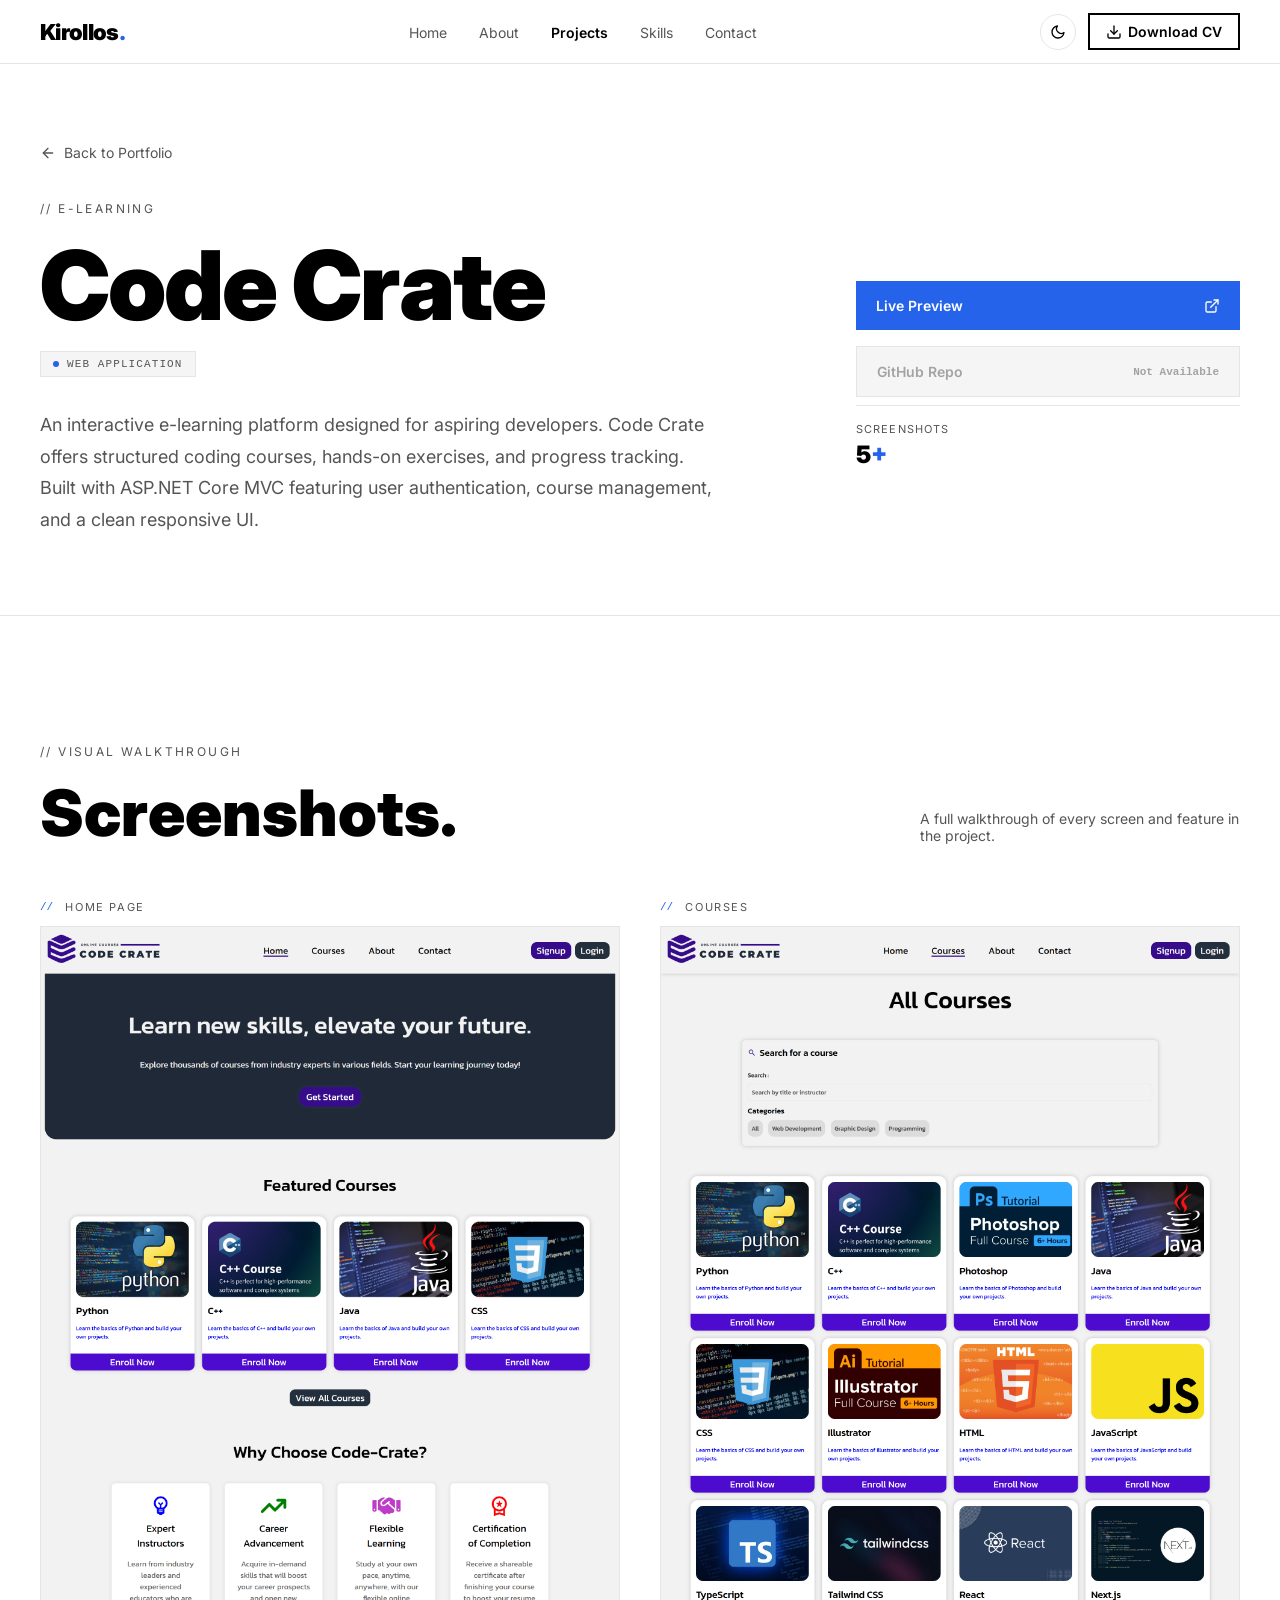
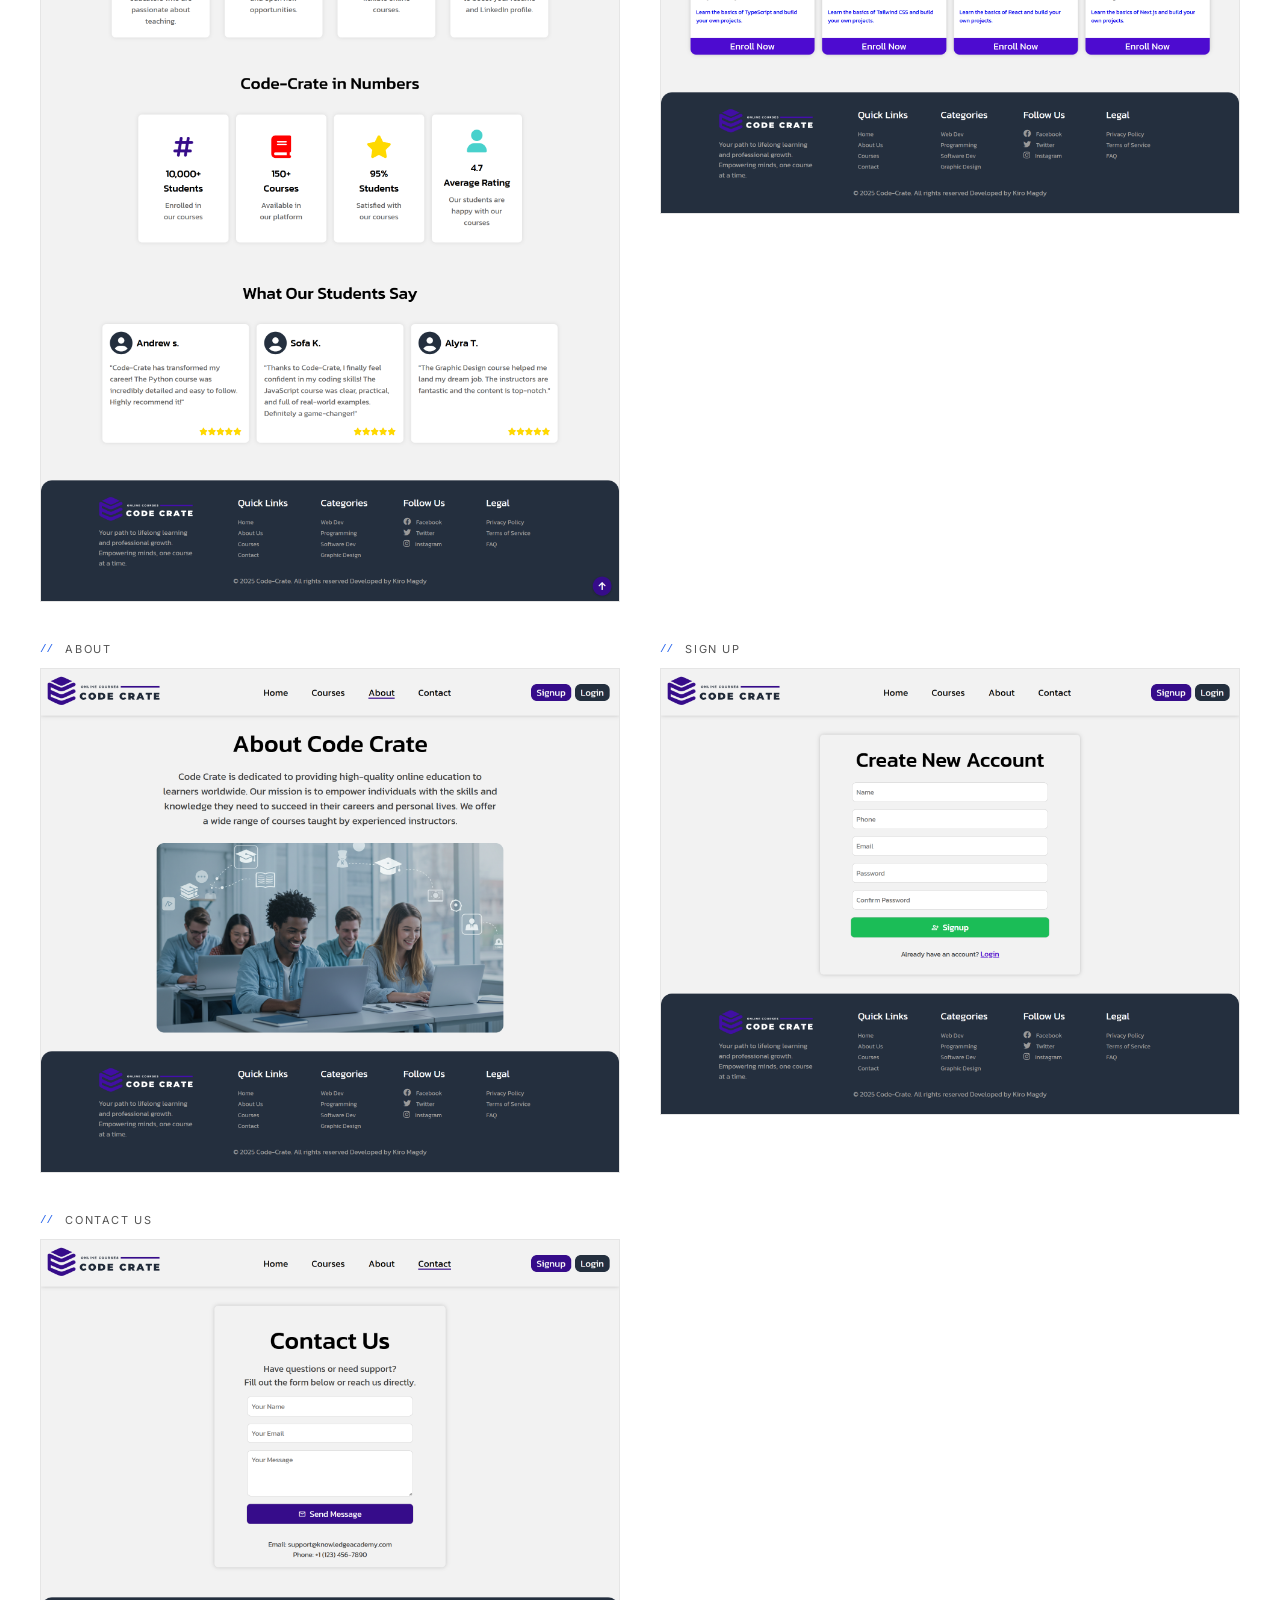
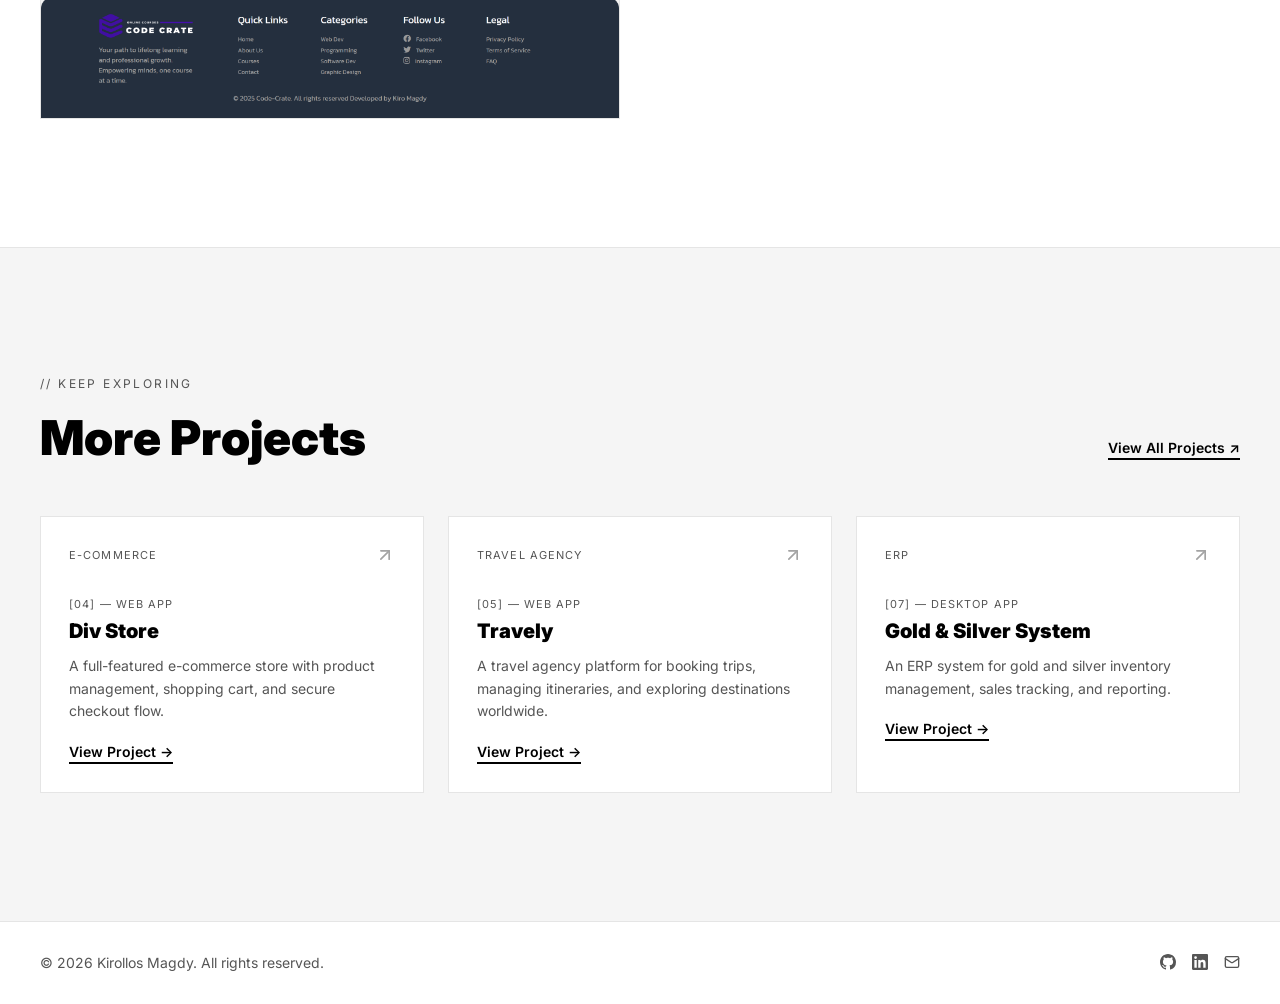
==== code-crate.html @ 022f6f68 "2026" ====
<!doctype html>
<html lang="en">
  <head>
    <meta charset="UTF-8" />
    <meta name="viewport" content="width=device-width, initial-scale=1.0" />
    <title>Code Crate — Kirollos Magdy</title>
    <link rel="icon" type="image/svg+xml" href="Assets/icon.svg" />
    <link rel="preconnect" href="https://fonts.googleapis.com" />
    <link rel="preconnect" href="https://fonts.gstatic.com" crossorigin />
    <link href="https://fonts.googleapis.com/css2?family=Inter:wght@400;600;700;900&display=swap" rel="stylesheet" />
    <link rel="stylesheet" href="Css/style.css" />
  </head>
  <body>
    <nav>
      <div class="container">
        <a class="logo" href="index.html">Kirollos<span>.</span></a>
        <ul class="nav-center" id="navCenter">
          <li><a href="index.html#home" data-section="home">Home</a></li>
          <li><a href="index.html#about" data-section="about">About</a></li>
          <li><a href="index.html#projects" data-section="projects" class="active">Projects</a></li>
          <li><a href="index.html#skills" data-section="skills">Skills</a></li>
          <li><a href="index.html#contact" data-section="contact">Contact</a></li>
        </ul>
        <div class="nav-right">
          <button class="theme-toggle" id="themeToggle" aria-label="Toggle dark mode">
            <svg id="themeIcon" xmlns="http://www.w3.org/2000/svg" viewBox="0 0 24 24" fill="none" stroke="currentColor" stroke-width="2" stroke-linecap="round" stroke-linejoin="round"><path d="M21 12.79A9 9 0 1 1 11.21 3 7 7 0 0 0 21 12.79z"/></svg>
          </button>
          <a href="/CV/KirollosMagdyZekry.pdf" download class="cv-btn">
            <svg xmlns="http://www.w3.org/2000/svg" viewBox="0 0 24 24" fill="none" stroke="currentColor" stroke-width="2" stroke-linecap="round" stroke-linejoin="round"><path d="M21 15v4a2 2 0 0 1-2 2H5a2 2 0 0 1-2-2v-4"/><polyline points="7 10 12 15 17 10"/><line x1="12" y1="15" x2="12" y2="3"/></svg>
            Download CV
          </a>
          <button class="hamburger" id="hamburger" aria-label="Menu">
            <span id="hamburgerIcon">
              <svg xmlns="http://www.w3.org/2000/svg" viewBox="0 0 24 24" fill="none" stroke="currentColor" stroke-width="2" stroke-linecap="round" stroke-linejoin="round"><line x1="3" y1="6" x2="21" y2="6"/><line x1="3" y1="12" x2="21" y2="12"/><line x1="3" y1="18" x2="21" y2="18"/></svg>
            </span>
          </button>
        </div>
      </div>
    </nav>

    <div class="mobile-dropdown" id="mobileDropdown">
      <div class="inner">
        <a href="index.html#home" data-section="home">Home</a>
        <a href="index.html#about" data-section="about">About</a>
        <a href="index.html#projects" data-section="projects">Projects</a>
        <a href="index.html#skills" data-section="skills">Skills</a>
        <a href="index.html#contact" data-section="contact">Contact</a>
        <a href="/CV/KirollosMagdyZekry.pdf" download class="cv-btn-mobile">
          <svg xmlns="http://www.w3.org/2000/svg" viewBox="0 0 24 24" fill="none" stroke="currentColor" stroke-width="2" stroke-linecap="round" stroke-linejoin="round"><path d="M21 15v4a2 2 0 0 1-2 2H5a2 2 0 0 1-2-2v-4"/><polyline points="7 10 12 15 17 10"/><line x1="12" y1="15" x2="12" y2="3"/></svg>
          Download CV
        </a>
      </div>
    </div>

    <section class="project-detail-header">
      <div class="container">
        <a href="index.html#projects" class="back-link">
          <svg xmlns="http://www.w3.org/2000/svg" viewBox="0 0 24 24" fill="none" stroke="currentColor" stroke-width="2" stroke-linecap="round" stroke-linejoin="round" width="16" height="16"><line x1="19" y1="12" x2="5" y2="12"/><polyline points="12 19 5 12 12 5"/></svg>
          Back to Portfolio
        </a>
        <div class="project-detail-grid">
          <div class="project-detail-left">
            <div class="cat-label">// E-Learning</div>
            <h1>Code Crate</h1>
            <div class="type-badge">
              <span class="dot"></span>
              <span class="type-text">Web Application</span>
            </div>
            <p class="project-desc-text">
              An interactive e-learning platform designed for aspiring developers. Code Crate offers structured coding courses, hands-on exercises, and progress tracking. Built with ASP.NET Core MVC featuring user authentication, course management, and a clean responsive UI.
            </p>
          </div>
          <div class="project-detail-right">
            <div class="project-actions">
              <a href="https://kiromagdy7.github.io/Code-Crate/" target="_blank" rel="noopener" class="action-btn primary">
                <span>Live Preview</span>
                <svg xmlns="http://www.w3.org/2000/svg" viewBox="0 0 24 24" fill="none" stroke="currentColor" stroke-width="2" stroke-linecap="round" stroke-linejoin="round" width="16" height="16"><path d="M18 13v6a2 2 0 0 1-2 2H5a2 2 0 0 1-2-2V8a2 2 0 0 1 2-2h6"/><polyline points="15 3 21 3 21 9"/><line x1="10" y1="14" x2="21" y2="3"/></svg>
              </a>
              <div class="action-btn disabled secondary">
                <span>GitHub Repo</span>
                <span class="na-text">Not Available</span>
              </div>
            </div>
            <div class="ss-count-block">
              <div class="ss-label">SCREENSHOTS</div>
              <div class="ss-num">5<span class="plus">+</span></div>
            </div>
          </div>
        </div>
      </div>
    </section>

    <section class="screenshots-section">
      <div class="container">
        <div class="ss-header">
          <div class="ss-header-left">
            <div class="section-label">// Visual Walkthrough</div>
            <h2>Screenshots.</h2>
          </div>
          <div class="ss-header-right">A full walkthrough of every screen and feature in the project.</div>
        </div>
        <div class="ss-grid">
          <div class="ss-item">
            <div class="ss-label-row"><span class="ss-slash">//</span><span class="ss-label">Home Page</span></div>
            <img src="Assets/Code Crate/Home.png" alt="Home Page" loading="lazy" />
          </div>
          <div class="ss-item">
            <div class="ss-label-row"><span class="ss-slash">//</span><span class="ss-label">Courses</span></div>
            <img src="Assets/Code Crate/Courses.png" alt="Courses" loading="lazy" />
          </div>
          <div class="ss-item">
            <div class="ss-label-row"><span class="ss-slash">//</span><span class="ss-label">About</span></div>
            <img src="Assets/Code Crate/About.png" alt="About" loading="lazy" />
          </div>
          <div class="ss-item">
            <div class="ss-label-row"><span class="ss-slash">//</span><span class="ss-label">Sign Up</span></div>
            <img src="Assets/Code Crate/Sign Up.png" alt="Sign Up" loading="lazy" />
          </div>
          <div class="ss-item">
            <div class="ss-label-row"><span class="ss-slash">//</span><span class="ss-label">Contact Us</span></div>
            <img src="Assets/Code Crate/Contact Us.png" alt="Contact Us" loading="lazy" />
          </div>
        </div>
      </div>
    </section>

    <section class="more-projects-section">
      <div class="container">
        <div class="more-header">
          <div class="more-header-left">
            <div class="section-label">// Keep Exploring</div>
            <h2>More Projects</h2>
          </div>
          <div class="more-header-right">
            <a href="index.html#projects" class="view-all">View All Projects ↗</a>
          </div>
        </div>
        <div class="more-grid">
          <a href="div-store.html" class="more-card">
            <div class="mc-top">
              <span class="mc-type">E-Commerce</span>
              <svg class="mc-arrow" xmlns="http://www.w3.org/2000/svg" viewBox="0 0 24 24" fill="none" stroke="currentColor" stroke-width="2" stroke-linecap="round" stroke-linejoin="round"><line x1="7" y1="17" x2="17" y2="7"/><polyline points="7 7 17 7 17 17"/></svg>
            </div>
            <div class="mc-cat">[04] &mdash; Web App</div>
            <h3 class="mc-name">Div Store</h3>
            <p class="mc-desc">A full-featured e-commerce store with product management, shopping cart, and secure checkout flow.</p>
            <span class="mc-link">View Project →</span>
          </a>
          <a href="travely.html" class="more-card">
            <div class="mc-top">
              <span class="mc-type">Travel Agency</span>
              <svg class="mc-arrow" xmlns="http://www.w3.org/2000/svg" viewBox="0 0 24 24" fill="none" stroke="currentColor" stroke-width="2" stroke-linecap="round" stroke-linejoin="round"><line x1="7" y1="17" x2="17" y2="7"/><polyline points="7 7 17 7 17 17"/></svg>
            </div>
            <div class="mc-cat">[05] &mdash; Web App</div>
            <h3 class="mc-name">Travely</h3>
            <p class="mc-desc">A travel agency platform for booking trips, managing itineraries, and exploring destinations worldwide.</p>
            <span class="mc-link">View Project →</span>
          </a>
          <a href="gold-silver-system.html" class="more-card">
            <div class="mc-top">
              <span class="mc-type">ERP</span>
              <svg class="mc-arrow" xmlns="http://www.w3.org/2000/svg" viewBox="0 0 24 24" fill="none" stroke="currentColor" stroke-width="2" stroke-linecap="round" stroke-linejoin="round"><line x1="7" y1="17" x2="17" y2="7"/><polyline points="7 7 17 7 17 17"/></svg>
            </div>
            <div class="mc-cat">[07] &mdash; Desktop App</div>
            <h3 class="mc-name">Gold &amp; Silver System</h3>
            <p class="mc-desc">An ERP system for gold and silver inventory management, sales tracking, and reporting.</p>
            <span class="mc-link">View Project →</span>
          </a>
        </div>
      </div>
    </section>

    <footer>
      <div class="container">
        <div class="footer-inner">
          <div class="copy">&copy; 2026 Kirollos Magdy. All rights reserved.</div>
          <div class="footer-links">
            <a href="https://github.com/kiromagdy7" target="_blank" rel="noopener" aria-label="GitHub">
              <svg xmlns="http://www.w3.org/2000/svg" viewBox="0 0 24 24" fill="currentColor"><path d="M12 0C5.37 0 0 5.37 0 12c0 5.31 3.435 9.795 8.205 11.385.6.105.825-.255.825-.57 0-.285-.015-1.23-.015-2.235-3.015.555-3.795-.735-4.035-1.41-.135-.345-.72-1.41-1.23-1.695-.42-.225-1.02-.78-.015-.795.945-.015 1.62.87 1.845 1.23 1.08 1.815 2.805 1.305 3.495.99.105-.78.42-1.305.765-1.605-2.67-.3-5.46-1.335-5.46-5.925 0-1.305.465-2.385 1.23-3.225-.12-.3-.54-1.53.12-3.18 0 0 1.005-.315 3.3 1.23.96-.27 1.98-.405 3-.405s2.04.135 3 .405c2.295-1.56 3.3-1.23 3.3-1.23.66 1.65.24 2.88.12 3.18.765.84 1.23 1.905 1.23 3.225 0 4.605-2.805 5.625-5.475 5.925.435.375.81 1.095.81 2.22 0 1.605-.015 2.895-.015 3.3 0 .315.225.69.825.57A12.02 12.02 0 0 0 24 12c0-6.63-5.37-12-12-12z"/></svg>
            </a>
            <a href="https://www.linkedin.com/in/kirollos-magdy-1102a1278/" target="_blank" rel="noopener" aria-label="LinkedIn">
              <svg xmlns="http://www.w3.org/2000/svg" viewBox="0 0 24 24" fill="currentColor"><path d="M20.447 20.452h-3.554v-5.569c0-1.328-.027-3.037-1.852-3.037-1.853 0-2.136 1.445-2.136 2.939v5.667H9.351V9h3.414v1.561h.046c.477-.9 1.637-1.85 3.37-1.85 3.601 0 4.267 2.37 4.267 5.455v6.286zM5.337 7.433a2.062 2.062 0 0 1-2.063-2.065 2.064 2.064 0 1 1 2.063 2.065zm1.782 13.019H3.555V9h3.564v11.452zM22.225 0H1.771C.792 0 0 .774 0 1.729v20.542C0 23.227.792 24 1.771 24h20.451C23.2 24 24 23.227 24 22.271V1.729C24 .774 23.2 0 22.222 0h.003z"/></svg>
            </a>
            <a href="mailto:kiromagdy123@gmail.com" aria-label="Email">
              <svg xmlns="http://www.w3.org/2000/svg" viewBox="0 0 24 24" fill="none" stroke="currentColor" stroke-width="2" stroke-linecap="round" stroke-linejoin="round"><rect x="2" y="4" width="20" height="16" rx="2"/><path d="m22 7-8.97 5.7a1.94 1.94 0 0 1-2.06 0L2 7"/></svg>
            </a>
          </div>
        </div>
      </div>
    </footer>

    <script src="JavaScript/script.js"></script>
  </body>
</html>
---- Css/style.css ----
*,*::before,*::after{box-sizing:border-box;margin:0;padding:0}
html{scroll-behavior:smooth;-webkit-font-smoothing:antialiased;-moz-osx-font-smoothing:grayscale}
body{font-family:'Inter',-apple-system,BlinkMacSystemFont,sans-serif;margin:0}

:root{
--bg:#FFFFFF;--section-bg:#F5F5F5;--text:#000000;
--muted:#555555;--border:#E5E5E5;--accent:#2563EB;--accent-hover:#1d4ed8;
--nav-bg:rgba(255,255,255,0.8);--hero-top:128px;
}
.dark{
--bg:#000000;--section-bg:#111111;--text:#FFFFFF;
--muted:#A3A3A3;--border:#262626;--accent:#2563EB;--accent-hover:#1d4ed8;
--nav-bg:rgba(0,0,0,0.7);
}

body{background:var(--bg);color:var(--text);transition:color 0.3s,background-color 0.3s,border-color 0.3s}

.container{max-width:1280px;margin:0 auto;padding:0 24px}
@media(min-width:1024px){.container{padding:0 40px}:root{--hero-top:160px}}

a{color:inherit;text-decoration:none}
img{display:block;max-width:100%}

/* Navbar */
nav{position:fixed;top:0;left:0;width:100%;height:64px;z-index:50;
background:var(--nav-bg);backdrop-filter:blur(12px);-webkit-backdrop-filter:blur(12px);
border-bottom:1px solid var(--border);transition:color 0.3s,background-color 0.3s,border-color 0.3s}
nav .container{display:flex;align-items:center;justify-content:space-between;height:100%}
.logo{font-size:22px;font-weight:900;letter-spacing:-0.03em;cursor:pointer}
.logo span{color:#2563EB}
.nav-center{display:flex;gap:32px;list-style:none}
.nav-center a{font-size:14px;color:var(--muted);transition:color 0.2s;cursor:pointer}
.nav-center a:hover{color:var(--text)}
.nav-center a.active{color:var(--text);font-weight:600}
.nav-right{display:flex;align-items:center;gap:12px}
.theme-toggle{display:flex;align-items:center;justify-content:center;width:36px;height:36px;
padding:8px;border:1px solid var(--border);border-radius:9999px;background:transparent;cursor:pointer;
color:var(--text);transition:color 0.3s,background-color 0.3s,border-color 0.3s}
.theme-toggle:hover{border-color:var(--text)}
.theme-toggle svg{width:16px;height:16px;display:block}
.cv-btn{display:inline-flex;align-items:center;gap:6px;border:2px solid var(--text);padding:8px 16px;
font-size:14px;font-weight:600;background:transparent;color:var(--text);cursor:pointer;
transition:background 0.2s,color 0.2s,border-color 0.2s;font-family:'Inter',sans-serif}
.cv-btn:hover{background:var(--text);color:var(--bg)}
.cv-btn svg{width:16px;height:16px;display:block}
@media(max-width:639px){.cv-btn{display:none}}
.hamburger{display:none;align-items:center;justify-content:center;padding:8px;border:none;
background:transparent;cursor:pointer;color:var(--text)}
.hamburger svg{width:24px;height:24px;display:block}
@media(max-width:767px){.nav-center{display:none}.hamburger{display:flex}}
@media(min-width:768px){.hamburger{display:none}}

/* Mobile dropdown */
.mobile-dropdown{position:fixed;top:64px;left:0;width:100%;background:var(--nav-bg);
backdrop-filter:blur(12px);-webkit-backdrop-filter:blur(12px);
border-bottom:1px solid var(--border);transform:translateY(-120%);opacity:0;
transition:transform 0.3s ease,opacity 0.3s ease;z-index:49}
.mobile-dropdown.open{transform:translateY(0);opacity:1}
.mobile-dropdown .inner{padding:16px 24px 24px}
.mobile-dropdown a{display:block;padding:12px 0;font-size:16px;font-weight:600;color:var(--text);
border-bottom:1px solid var(--border);cursor:pointer}
.mobile-dropdown a:last-child{border-bottom:none}
.mobile-dropdown .cv-btn-mobile{display:inline-flex;align-items:center;gap:6px;margin-top:16px;
border:2px solid var(--text);padding:10px 20px;font-size:14px;font-weight:600;
background:transparent;color:var(--text);cursor:pointer;
transition:background 0.2s,color 0.2s;font-family:'Inter',sans-serif}
.mobile-dropdown .cv-btn-mobile:hover{background:var(--text);color:var(--bg)}
@media(min-width:768px){.mobile-dropdown{display:none}}

/* Hero */
#home{position:relative;padding-top:var(--hero-top);border-bottom:1px solid var(--border);
transition:color 0.3s,background-color 0.3s,border-color 0.3s}
.section-label{font-size:12px;text-transform:uppercase;letter-spacing:0.2em;color:var(--muted);margin-bottom:24px}
.hero-grid{display:grid;gap:48px;padding-bottom:0}
@media(min-width:1024px){.hero-grid{grid-template-columns:8fr 4fr;align-items:start}}
.hero-left h1{font-size:56px;font-weight:900;line-height:0.95;letter-spacing:-0.02em;color:var(--text)}
.hero-left h1 .reg{color:#2563EB}
.hero-left p{margin-top:32px;font-size:16px;color:var(--muted);max-width:560px;line-height:1.6}
.hero-left p strong{color:var(--text);font-weight:700}
.hero-btns{margin-top:40px;display:flex;gap:16px;flex-wrap:wrap}
.btn-fill{display:inline-flex;align-items:center;gap:8px;padding:12px 24px;font-weight:600;
background:#2563EB;color:#fff;border:none;cursor:pointer;transition:background 0.2s;font-family:'Inter',sans-serif;font-size:16px}
.btn-fill:hover{background:#1d4ed8}
.btn-fill svg{width:16px;height:16px;display:block}
.btn-outline{display:inline-flex;align-items:center;gap:8px;padding:12px 24px;font-weight:600;
border:2px solid var(--text);background:transparent;color:var(--text);cursor:pointer;
transition:background 0.2s,color 0.2s;font-family:'Inter',sans-serif;font-size:16px}
.btn-outline:hover{background:var(--text);color:var(--bg)}
.hero-right{position:relative}
.photo-container{aspect-ratio:4/5;overflow:hidden;background:var(--section-bg);transition:background-color 0.3s}
.photo-container img{width:100%;height:100%;object-fit:cover}
.badge{position:absolute;bottom:16px;left:16px;background:var(--bg);padding:6px 12px;font-size:11px;
font-family:monospace;text-transform:uppercase;letter-spacing:0.1em;color:var(--text);
transition:color 0.3s,background-color 0.3s;display:flex;align-items:center;gap:6px}
.badge .dot{width:8px;height:8px;border-radius:50%;background:#2563EB;display:inline-block}
@media(min-width:768px){.hero-left h1{font-size:80px}.hero-left p{font-size:18px}}
@media(min-width:1024px){.hero-left h1{font-size:120px}}

/* Services strip */
.services-strip{margin-top:80px; margin-bottom: 20px; border-top:1px solid var(--border);display:grid;grid-template-columns:repeat(2,1fr);
transition:border-color 0.3s}
@media(min-width:1024px){.services-strip{grid-template-columns:repeat(4,1fr)}}
.service-card{position:relative;overflow:hidden;background:var(--section-bg);padding:32px 24px;
min-height:110px;display:flex;align-items:flex-end;cursor:default;
transition:background-color 0.3s;border-right:1px solid var(--border)}
.service-card:nth-child(even){border-right:none}
@media(min-width:1024px){.service-card{border-right:1px solid var(--border)}.service-card:last-child{border-right:none}}
.service-card .num{position:absolute;top:8px;right:16px;font-size:64px;font-family:monospace;font-weight:900;
line-height:1;color:#E5E5E5;user-select:none;transition:color 0.3s}
.dark .service-card .num{color:#262626}
.service-card .label{position:relative;font-weight:700;font-size:16px;color:var(--text);z-index:1}
.service-card:hover{background:var(--bg)}
.service-card:hover .num{color:rgba(37,99,235,0.15)}
@media(min-width:1024px){.service-card .label{font-size:18px}}

/* About */
#about{padding:80px 0;transition:color 0.3s,background-color 0.3s,border-color 0.3s}
@media(min-width:1024px){#about{padding:128px 0}}
.about-grid{display:grid;gap:48px}
@media(min-width:1024px){.about-grid{grid-template-columns:4fr 8fr}}
.about-left h2{font-size:36px;font-weight:900;line-height:1.05;letter-spacing:-0.02em;color:var(--text)}
.about-right p{font-size:18px;line-height:1.75;color:var(--muted)}
.about-right p strong{color:var(--text)}
.about-right p .accent{color:#2563EB;font-weight:700}
@media(min-width:1024px){.about-left h2{font-size:48px}.about-right p{font-size:20px}}

/* Stats */
.stats-section{background:var(--section-bg);border-top:1px solid var(--border);border-bottom:1px solid var(--border);
padding:64px 0;transition:color 0.3s,background-color 0.3s,border-color 0.3s}
@media(min-width:1024px){.stats-section{padding:96px 0}}
.stats-grid{display:grid;grid-template-columns:repeat(2,1fr);gap:32px}
@media(min-width:1024px){.stats-grid{grid-template-columns:repeat(4,1fr)}}
.stat-card{border-left:2px solid var(--text);padding-left:24px}
.stat-number{font-size:48px;font-weight:900;line-height:1;color:var(--text)}
.stat-number .suffix{color:#2563EB}
.stat-label{margin-top:12px;font-size:12px;color:var(--muted);text-transform:uppercase;letter-spacing:0.1em}
@media(min-width:1024px){.stat-number{font-size:72px}}

/* Projects */
#projects{padding:80px 0;transition:color 0.3s,background-color 0.3s,border-color 0.3s}
@media(min-width:1024px){#projects{padding:128px 0}}
.projects-header{display:flex;flex-direction:column;gap:16px}
@media(min-width:1024px){.projects-header{flex-direction:row;justify-content:space-between;align-items:flex-end}}
.projects-header-left h2{font-size:36px;font-weight:900;line-height:0.95;color:var(--text)}
.projects-header-right p{color:var(--muted);max-width:448px;font-size:14px;line-height:1.6}
@media(min-width:1024px){.projects-header-left h2{font-size:64px}}
.projects-grid{display:grid;gap:24px;margin-top:56px}
@media(min-width:640px){.projects-grid{grid-template-columns:repeat(2,1fr)}}
@media(min-width:1024px){.projects-grid{grid-template-columns:repeat(3,1fr)}}
.project-card{border:1px solid var(--border);background:var(--bg);padding:28px;cursor:pointer;
transition:transform 0.3s,box-shadow 0.3s,border-color 0.3s}
.project-card:hover{transform:translateY(-4px);box-shadow:0 20px 40px rgba(0,0,0,0.1)}
.project-top{display:flex;justify-content:space-between;align-items:flex-start;margin-bottom:40px}
.project-index{font-family:monospace;font-size:14px;color:#2563EB}
.project-arrow{width:20px;height:20px;color:var(--muted);transition:color 0.3s,transform 0.3s;display:block}
.project-card:hover .project-arrow{color:#2563EB;transform:rotate(45deg)}
.project-category{font-size:11px;text-transform:uppercase;letter-spacing:0.1em;color:var(--muted);margin-bottom:8px}
.project-name{font-size:24px;font-weight:900;line-height:1.2;color:var(--text);margin-bottom:12px}
.project-desc{font-size:14px;line-height:1.6;color:var(--muted);margin-bottom:24px}
.project-link{font-size:14px;font-weight:600;color:var(--text);border-bottom:2px solid var(--text);
padding-bottom:2px;display:inline-block;transition:color 0.2s,border-color 0.2s}
.project-card:hover .project-link{color:#2563EB;border-bottom-color:#2563EB}

/* Skills */
#skills{background:var(--section-bg);border-top:1px solid var(--border);border-bottom:1px solid var(--border);
padding:80px 0;transition:color 0.3s,background-color 0.3s,border-color 0.3s}
@media(min-width:1024px){#skills{padding:128px 0}}
.skills-header h2{font-size:36px;font-weight:900;line-height:0.95;color:var(--text);margin-bottom:56px}
@media(min-width:1024px){.skills-header h2{font-size:64px}}
.skills-grid{display:grid;gap:40px}
@media(min-width:640px){.skills-grid{grid-template-columns:repeat(2,1fr)}}
@media(min-width:1024px){.skills-grid{grid-template-columns:repeat(4,1fr)}}
.skill-cat-header{display:flex;align-items:center;gap:8px;padding-bottom:12px;border-bottom:1px solid var(--border);margin-bottom:20px}
.skill-cat-header .slash{font-family:monospace;font-size:12px;color:#2563EB}
.skill-cat-header .cat-name{font-size:18px;font-weight:700;color:var(--text)}
.skill-pills{display:flex;flex-wrap:wrap;gap:8px}
.skill-pill{padding:6px 12px;font-size:14px;border:1px solid var(--border);background:var(--bg);
color:var(--text);transition:border-color 0.2s,color 0.2s,background-color 0.3s; cursor:default;}
.skill-pill:hover{border-color:#2563EB;color:#2563EB}

/* Contact */
#contact{padding:80px 0;transition:color 0.3s,background-color 0.3s,border-color 0.3s}
@media(min-width:1024px){#contact{padding:128px 0}}
.contact-grid{display:grid;gap:64px}
@media(min-width:1024px){.contact-grid{grid-template-columns:1fr 1fr}}
.contact-left h2{font-size:48px;font-weight:900;line-height:0.95;color:var(--text)}
.contact-left h2 .highlight{color:#2563EB}
.contact-left .sub{margin-top:24px;font-size:18px;color:var(--muted);max-width:448px;line-height:1.6}
@media(min-width:1024px){.contact-left h2{font-size:72px}}
.social-row{display:flex;gap:12px;margin-top:40px}
.social-link{display:flex;align-items:center;justify-content:center;width:48px;height:48px;
border:2px solid var(--text);color:var(--text);transition:background 0.2s,color 0.2s,border-color 0.2s}
.social-link:hover{background:#2563EB;color:#fff;border-color:#2563EB}
.social-link svg{width:24px;height:24px;display:block}
.email-block{margin-top:40px}
.email-label{font-size:11px;text-transform:uppercase;letter-spacing:0.1em;color:var(--muted);margin-bottom:4px}
.email-link{font-size:18px;font-weight:600;color:var(--text);transition:color 0.2s}
.email-link:hover{color:#2563EB}

/* Form */
.form-group{margin-bottom:24px}
.form-group label{display:block;font-size:11px;text-transform:uppercase;letter-spacing:0.1em;color:var(--muted);margin-bottom:8px}
.form-group input,.form-group textarea{width:100%;background:transparent;border:none;
border-bottom:2px solid var(--border);padding:12px 0;font-size:16px;color:var(--text);
outline:none;transition:border-color 0.2s;font-family:'Inter',sans-serif}
.form-group input:focus,.form-group textarea:focus{border-bottom-color:#2563EB}
.form-group textarea{resize:none}
.submit-btn{display:inline-flex;align-items:center;gap:8px;padding:16px 32px;font-weight:700;
background:var(--text);color:var(--bg);border:none;cursor:pointer;font-family:'Inter',sans-serif;
font-size:16px;transition:background 0.2s,color 0.2s}
.submit-btn:hover{background:#2563EB;color:#fff}
.submit-btn svg{width:16px;height:16px;display:block}

/* Footer */
footer{border-top:1px solid var(--border);padding:32px 0;transition:color 0.3s,background-color 0.3s,border-color 0.3s}
footer .footer-inner{display:flex;flex-direction:column;align-items:center;gap:16px;text-align:center}
@media(min-width:640px){footer .footer-inner{flex-direction:row;justify-content:space-between;text-align:left}}
footer .copy{font-size:14px;color:var(--muted)}
footer .footer-links{display:flex;gap:16px;align-items:center}
footer .footer-links a{color:var(--muted);transition:color 0.2s;display:flex}
footer .footer-links a:hover{color:var(--text)}
footer .footer-links svg{width:16px;height:16px;display:block}

/* ============== Project Detail Page ============== */

.project-detail-header{padding-top:112px;padding-bottom:64px;border-bottom:1px solid var(--border);background:var(--bg);transition:color 0.3s,background-color 0.3s,border-color 0.3s}
@media(min-width:1024px){.project-detail-header{padding-top:144px;padding-bottom:80px}}

.back-link{display:inline-flex;align-items:center;gap:8px;font-size:14px;color:var(--muted);margin-bottom:40px;transition:color 0.2s}
.back-link:hover{color:var(--text)}
.back-link svg{transition:transform 0.2s}
.back-link:hover svg{transform:translateX(-4px)}

.project-detail-grid{display:grid;gap:48px;align-items:start}
@media(min-width:1024px){.project-detail-grid{grid-template-columns:8fr 4fr}}

.project-detail-left .cat-label{font-size:12px;text-transform:uppercase;letter-spacing:0.2em;color:var(--muted);margin-bottom:24px}
.project-detail-left h1{font-size:48px;font-weight:900;line-height:0.95;letter-spacing:-0.02em;color:var(--text)}
@media(min-width:640px){.project-detail-left h1{font-size:72px}}
@media(min-width:1024px){.project-detail-left h1{font-size:96px}}

.type-badge{display:inline-flex;align-items:center;gap:8px;padding:6px 12px;border:1px solid var(--border);background:var(--section-bg);margin-top:20px}
.type-badge .dot{width:6px;height:6px;border-radius:50%;background:var(--accent)}
.type-badge .type-text{font-size:11px;font-family:monospace;text-transform:uppercase;letter-spacing:0.1em;color:var(--muted)}

.project-desc-text{margin-top:32px;color:var(--muted);font-size:16px;line-height:1.75;max-width:672px}
@media(min-width:1024px){.project-desc-text{font-size:18px}}

.project-detail-right{padding-top:0}
@media(min-width:1024px){.project-detail-right{padding-top:80px}}
.project-actions{display:flex;flex-direction:column;gap:16px}

.action-btn{display:flex;justify-content:space-between;align-items:center;padding:16px 20px;font-size:14px;font-weight:600;text-decoration:none;transition:all 0.2s;cursor:pointer;font-family:'Inter',sans-serif;border:none}
.action-btn.primary{background:var(--accent);color:#fff}
.action-btn.primary:hover{background:var(--accent-hover)}
.action-btn.primary svg{transition:transform 0.2s}
.action-btn.primary:hover svg{transform:translate(2px,-2px)}
.action-btn.secondary{border:2px solid var(--text);background:transparent;color:var(--text)}
.action-btn.secondary:hover{background:var(--text);color:var(--bg)}
.action-btn.disabled{background:var(--section-bg);border:1px solid var(--border);color:#A3A3A3;cursor:not-allowed}
.action-btn.disabled:hover{background:var(--section-bg);color:#A3A3A3}
.action-btn.disabled.secondary{border:1px solid var(--border)}
.action-btn .na-text{font-size:11px;font-family:monospace}

.ss-count-block{padding-top:16px;border-top:1px solid var(--border);margin-top:8px}
.ss-count-block .ss-label{font-size:11px;text-transform:uppercase;letter-spacing:0.1em;color:var(--muted);margin-bottom:4px}
.ss-count-block .ss-num{font-size:24px;font-weight:900;color:var(--text)}
.ss-count-block .ss-num .plus{color:var(--accent)}

/* Screenshots */
.screenshots-section{padding:80px 0;background:var(--bg);transition:color 0.3s,background-color 0.3s,border-color 0.3s}
@media(min-width:1024px){.screenshots-section{padding:128px 0}}
.ss-header{margin-bottom:56px}
@media(min-width:1024px){.ss-header{display:flex;justify-content:space-between;align-items:flex-end}}
.ss-header-left h2{font-size:36px;font-weight:900;line-height:0.95;color:var(--text)}
@media(min-width:1024px){.ss-header-left h2{font-size:64px}}
.ss-header-right{font-size:14px;color:var(--muted);max-width:320px;margin-top:16px}
@media(min-width:1024px){.ss-header-right{margin-top:0}}
.ss-grid{display:grid;gap:40px}
@media(min-width:640px){.ss-grid{grid-template-columns:repeat(2,1fr)}}
.ss-item .ss-label-row{display:flex;align-items:center;gap:12px;margin-bottom:12px}
.ss-item .ss-label-row .ss-slash{font-family:monospace;font-size:11px;color:var(--accent)}
.ss-item .ss-label-row .ss-label{font-size:11px;text-transform:uppercase;letter-spacing:0.15em;color:var(--muted)}
.ss-item img{width:100%;border:1px solid var(--border);display:block;object-fit:cover}
.ss-placeholder{aspect-ratio:16/9;background:var(--section-bg);border:1px solid var(--border);display:flex;flex-direction:column;align-items:center;justify-content:center;gap:12px}
.ss-placeholder svg{width:32px;height:32px;color:#D4D4D4}
.dark .ss-placeholder svg{color:#404040}
.ss-placeholder .ph-label{font-size:13px;font-family:monospace;color:#A3A3A3}
.dark .ss-placeholder .ph-label{color:#525252}

/* More Projects */
.more-projects-section{background:var(--section-bg);border-top:1px solid var(--border);padding:80px 0;transition:color 0.3s,background-color 0.3s,border-color 0.3s}
@media(min-width:1024px){.more-projects-section{padding:128px 0}}
.more-header{display:flex;flex-direction:column;gap:16px;margin-bottom:56px}
@media(min-width:1024px){.more-header{flex-direction:row;justify-content:space-between;align-items:flex-end}}
.more-header-left h2{font-size:36px;font-weight:900;line-height:0.95;color:var(--text)}
@media(min-width:1024px){.more-header-left h2{font-size:48px}}
.more-header-right .view-all{font-size:14px;font-weight:600;color:var(--text);border-bottom:2px solid var(--text);padding-bottom:2px;display:inline-flex;align-items:center;gap:4px;text-decoration:none;transition:color 0.2s,border-color 0.2s}
.more-header-right .view-all:hover{color:var(--accent);border-bottom-color:var(--accent)}
.more-grid{display:grid;gap:24px}
@media(min-width:640px){.more-grid{grid-template-columns:repeat(2,1fr)}}
@media(min-width:1024px){.more-grid{grid-template-columns:repeat(3,1fr)}}
.more-card{border:1px solid var(--border);background:var(--bg);padding:28px;display:flex;flex-direction:column;text-decoration:none;color:inherit;transition:transform 0.3s,box-shadow 0.3s}
.more-card:hover{transform:translateY(-4px);box-shadow:0 20px 40px rgba(0,0,0,0.08)}
.more-card .mc-top{display:flex;justify-content:space-between;align-items:center;margin-bottom:32px}
.more-card .mc-top .mc-type{font-size:11px;text-transform:uppercase;letter-spacing:0.1em;color:var(--muted)}
.more-card .mc-top .mc-arrow{width:20px;height:20px;color:#A3A3A3;transition:color 0.3s,transform 0.3s;display:block}
.more-card:hover .mc-arrow{color:var(--accent);transform:rotate(45deg)}
.more-card .mc-cat{font-size:11px;text-transform:uppercase;letter-spacing:0.1em;color:var(--muted);margin-bottom:8px}
.more-card .mc-name{font-size:20px;font-weight:900;line-height:1.2;color:var(--text);margin-bottom:12px}
.more-card .mc-desc{font-size:14px;line-height:1.6;color:var(--muted);margin-bottom:20px}
.more-card .mc-link{font-size:14px;font-weight:600;color:var(--text);border-bottom:2px solid var(--text);padding-bottom:2px;display:inline-flex;align-items:center;gap:4px;text-decoration:none;transition:color 0.2s,border-color 0.2s;align-self:flex-start}
.more-card:hover .mc-link{color:var(--accent);border-bottom-color:var(--accent)}

/* Utilities */
@media(min-width:1024px){.desktop-only{display:block}}
.hidden{display:none}
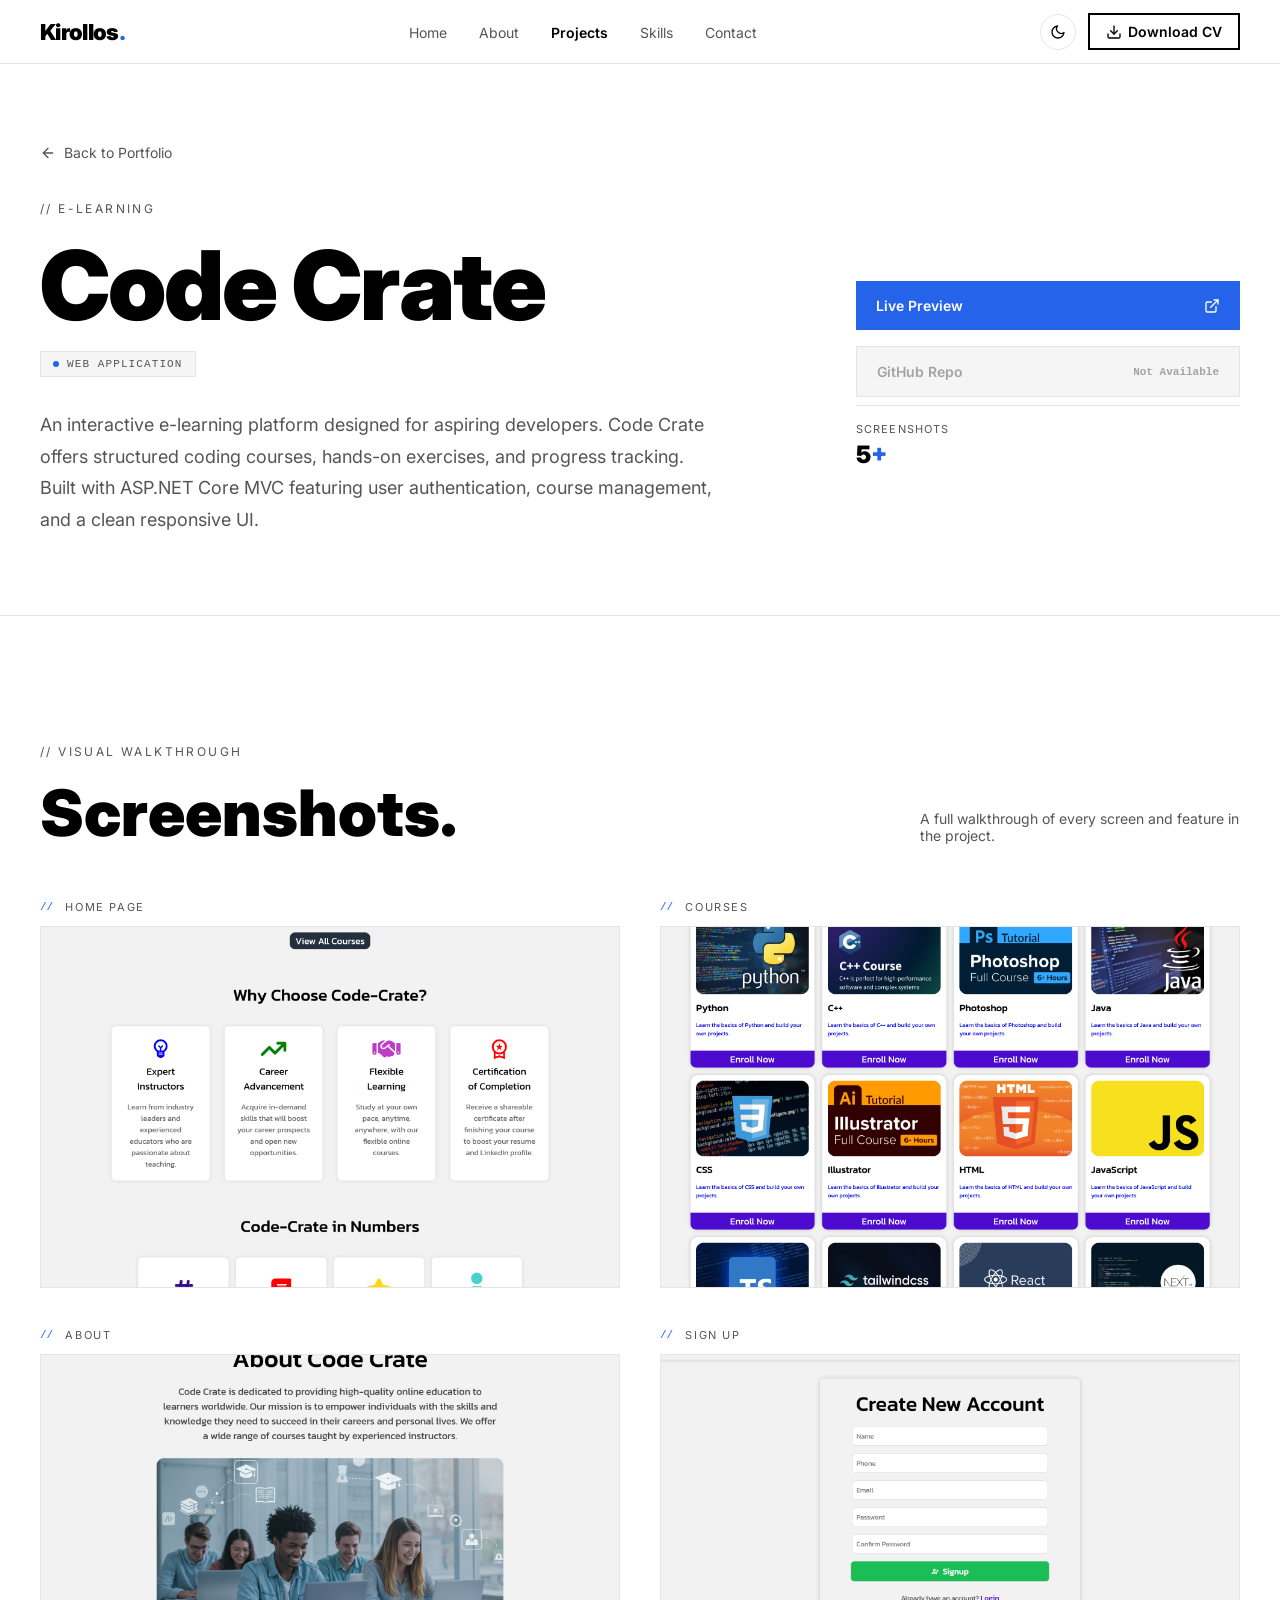
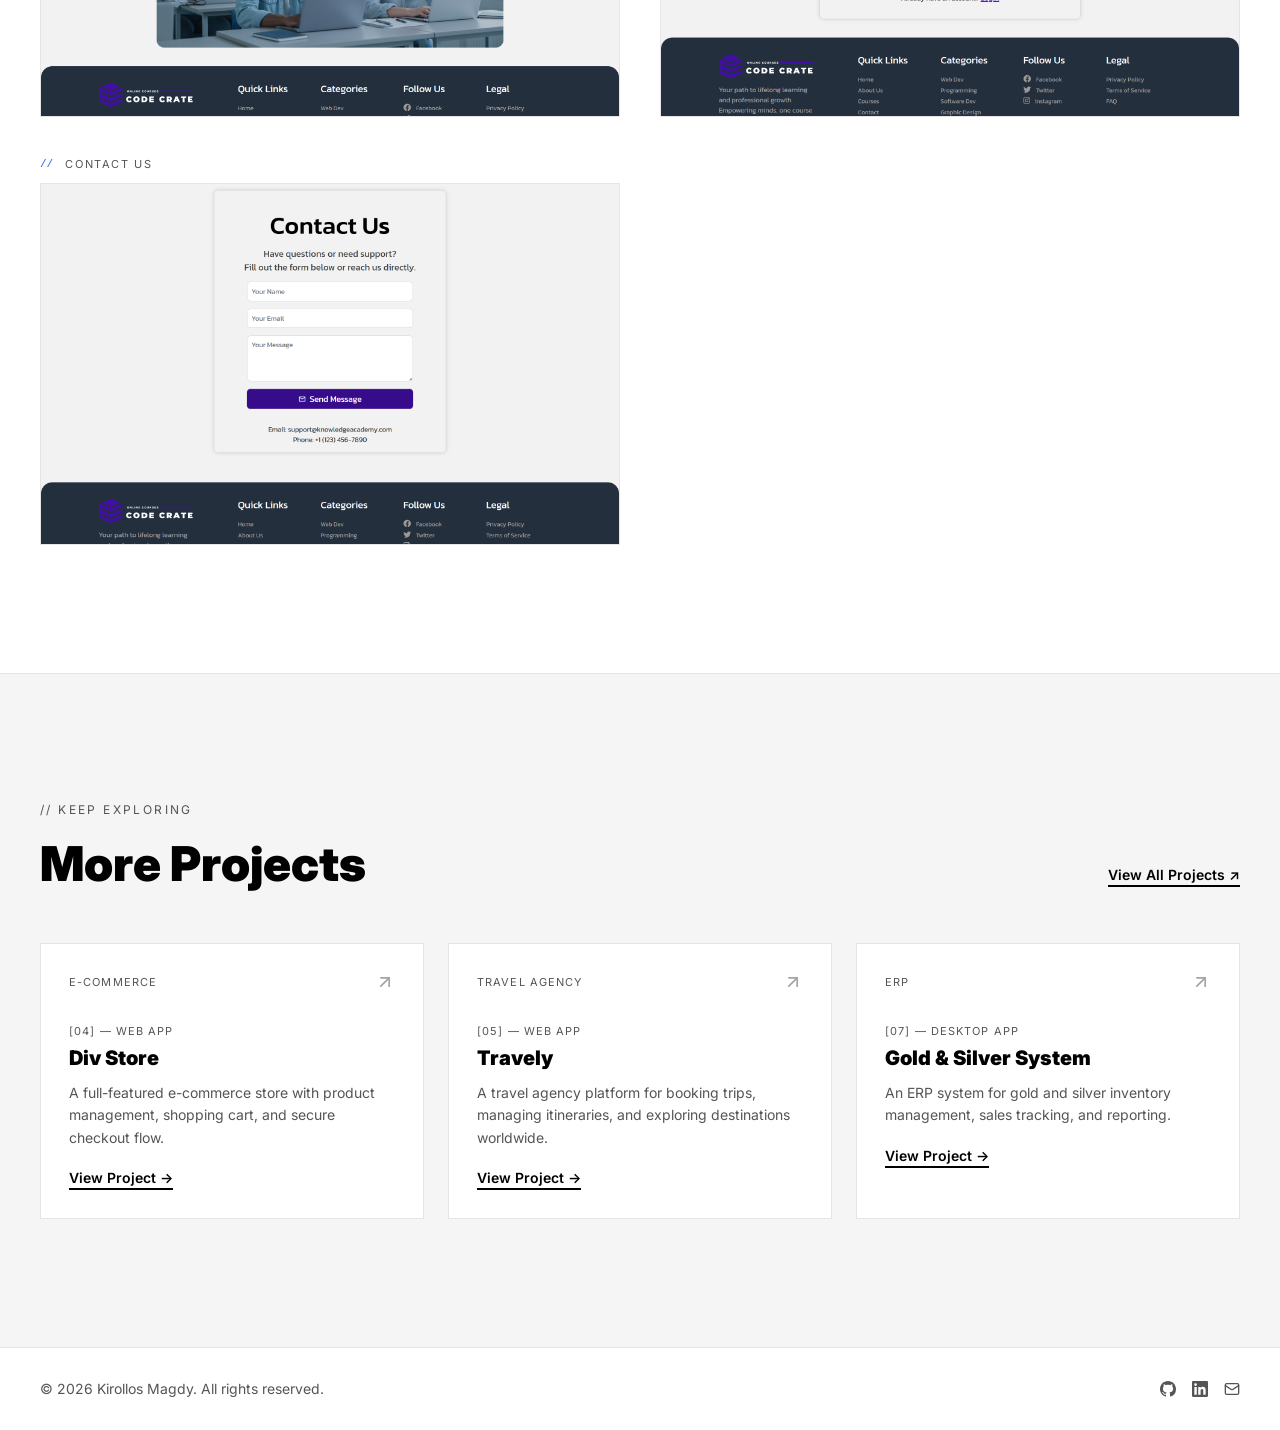
==== commit c6c77c0c: "Loaders" ====
--- a/code-crate.html
+++ b/code-crate.html
@@ -11,6 +11,16 @@
     <link rel="stylesheet" href="Css/style.css" />
   </head>
   <body>
+    <div class="page-loader" id="pageLoader">
+      <div class="loader">
+        <div class="loader__bar"></div>
+        <div class="loader__bar"></div>
+        <div class="loader__bar"></div>
+        <div class="loader__bar"></div>
+        <div class="loader__bar"></div>
+        <div class="loader__ball"></div>
+      </div>
+    </div>
     <nav>
       <div class="container">
         <a class="logo" href="index.html">Kirollos<span>.</span></a>
@@ -25,7 +35,7 @@
           <button class="theme-toggle" id="themeToggle" aria-label="Toggle dark mode">
             <svg id="themeIcon" xmlns="http://www.w3.org/2000/svg" viewBox="0 0 24 24" fill="none" stroke="currentColor" stroke-width="2" stroke-linecap="round" stroke-linejoin="round"><path d="M21 12.79A9 9 0 1 1 11.21 3 7 7 0 0 0 21 12.79z"/></svg>
           </button>
-          <a href="/CV/KirollosMagdyZekry.pdf" download class="cv-btn">
+          <a href="CV/CV_Kirollos_Magdy.pdf" download class="cv-btn">
             <svg xmlns="http://www.w3.org/2000/svg" viewBox="0 0 24 24" fill="none" stroke="currentColor" stroke-width="2" stroke-linecap="round" stroke-linejoin="round"><path d="M21 15v4a2 2 0 0 1-2 2H5a2 2 0 0 1-2-2v-4"/><polyline points="7 10 12 15 17 10"/><line x1="12" y1="15" x2="12" y2="3"/></svg>
             Download CV
           </a>
@@ -45,7 +55,7 @@
         <a href="index.html#projects" data-section="projects">Projects</a>
         <a href="index.html#skills" data-section="skills">Skills</a>
         <a href="index.html#contact" data-section="contact">Contact</a>
-        <a href="/CV/KirollosMagdyZekry.pdf" download class="cv-btn-mobile">
+        <a href="CV/CV_Kirollos_Magdy.pdf" download class="cv-btn-mobile">
           <svg xmlns="http://www.w3.org/2000/svg" viewBox="0 0 24 24" fill="none" stroke="currentColor" stroke-width="2" stroke-linecap="round" stroke-linejoin="round"><path d="M21 15v4a2 2 0 0 1-2 2H5a2 2 0 0 1-2-2v-4"/><polyline points="7 10 12 15 17 10"/><line x1="12" y1="15" x2="12" y2="3"/></svg>
           Download CV
         </a>
--- a/Css/style.css
+++ b/Css/style.css
@@ -60,11 +60,12 @@
 .mobile-dropdown a{display:block;padding:12px 0;font-size:16px;font-weight:600;color:var(--text);
 border-bottom:1px solid var(--border);cursor:pointer}
 .mobile-dropdown a:last-child{border-bottom:none}
-.mobile-dropdown .cv-btn-mobile{display:inline-flex;align-items:center;gap:6px;margin-top:16px;
-border:2px solid var(--text);padding:10px 20px;font-size:14px;font-weight:600;
-background:transparent;color:var(--text);cursor:pointer;
-transition:background 0.2s,color 0.2s;font-family:'Inter',sans-serif}
-.mobile-dropdown .cv-btn-mobile:hover{background:var(--text);color:var(--bg)}
+.mobile-dropdown a.cv-btn-mobile{display:flex;align-items:center;justify-content:center;gap:8px;
+width:100%;margin-top:16px;border:2px solid var(--text);padding:12px 20px;
+font-size:14px;font-weight:600;line-height:1.2;white-space:nowrap;background:transparent;
+color:var(--text);cursor:pointer;transition:background 0.2s,color 0.2s;font-family:'Inter',sans-serif}
+.mobile-dropdown a.cv-btn-mobile svg{width:20px;height:20px;flex:0 0 20px;display:block}
+.mobile-dropdown a.cv-btn-mobile:hover{background:var(--text);color:var(--bg)}
 @media(min-width:768px){.mobile-dropdown{display:none}}
 
 /* Hero */
@@ -72,9 +73,11 @@
 transition:color 0.3s,background-color 0.3s,border-color 0.3s}
 .section-label{font-size:12px;text-transform:uppercase;letter-spacing:0.2em;color:var(--muted);margin-bottom:24px}
 .hero-grid{display:grid;gap:48px;padding-bottom:0}
+@media(min-width:640px){.hero-grid{grid-template-columns:1fr 1fr;align-items:start}}
 @media(min-width:1024px){.hero-grid{grid-template-columns:8fr 4fr;align-items:start}}
 .hero-left h1{font-size:56px;font-weight:900;line-height:0.95;letter-spacing:-0.02em;color:var(--text)}
-.hero-left h1 .reg{color:#2563EB}
+.hero-left h1 .dot{display:inline-block;width:12px;height:12px;background:#2563EB;border-radius:50%;margin-left:8px;vertical-align:super;box-shadow:0 0 0 0 rgba(37,99,235,.4);animation:ping 2s infinite}
+@keyframes ping{0%,100%{box-shadow:0 0 0 0 rgba(37,99,235,.4)}50%{box-shadow:0 0 0 12px rgba(37,99,235,0)}}
 .hero-left p{margin-top:32px;font-size:16px;color:var(--muted);max-width:560px;line-height:1.6}
 .hero-left p strong{color:var(--text);font-weight:700}
 .hero-btns{margin-top:40px;display:flex;gap:16px;flex-wrap:wrap}
@@ -86,8 +89,11 @@
 border:2px solid var(--text);background:transparent;color:var(--text);cursor:pointer;
 transition:background 0.2s,color 0.2s;font-family:'Inter',sans-serif;font-size:16px}
 .btn-outline:hover{background:var(--text);color:var(--bg)}
-.hero-right{position:relative}
-.photo-container{aspect-ratio:4/5;overflow:hidden;background:var(--section-bg);transition:background-color 0.3s}
+.hero-right{position:relative;max-width:320px;justify-self:center}
+@media(min-width:1024px){.hero-right{max-width:none;justify-self:auto}}
+.photo-container{aspect-ratio:4/5;overflow:hidden;background:var(--section-bg);transition:background-color 0.3s;position:relative}
+.photo-container.loading::after{content:'';position:absolute;inset:0;background:linear-gradient(90deg,transparent 0%,rgba(255,255,255,0.07) 50%,transparent 100%);background-size:200% 100%;animation:ss-shimmer 1.5s ease-in-out infinite;z-index:1;pointer-events:none}
+.photo-container.loading img{opacity:0}
 .photo-container img{width:100%;height:100%;object-fit:cover}
 .badge{position:absolute;bottom:16px;left:16px;background:var(--bg);padding:6px 12px;font-size:11px;
 font-family:monospace;text-transform:uppercase;letter-spacing:0.1em;color:var(--text);
@@ -281,7 +287,16 @@
 .ss-item .ss-label-row{display:flex;align-items:center;gap:12px;margin-bottom:12px}
 .ss-item .ss-label-row .ss-slash{font-family:monospace;font-size:11px;color:var(--accent)}
 .ss-item .ss-label-row .ss-label{font-size:11px;text-transform:uppercase;letter-spacing:0.15em;color:var(--muted)}
-.ss-item img{width:100%;border:1px solid var(--border);display:block;object-fit:cover}
+.ss-item .ss-img-wrap{width:100%;aspect-ratio:16/10;overflow:hidden;border:1px solid var(--border);background:var(--section-bg);cursor:pointer;position:relative;transition:border-color 0.2s}
+.ss-item .ss-img-wrap:hover{border-color:var(--accent)}
+.ss-item .ss-img-wrap img{width:100%;height:100%;display:block;object-fit:cover;transition:transform 0.3s}
+.ss-item .ss-img-wrap:hover img{transform:scale(1.03)}
+.ss-item .ss-img-wrap .zoom-icon{position:absolute;inset:0;display:flex;align-items:center;justify-content:center;opacity:0;transition:opacity 0.3s;background:rgba(0,0,0,0.3);color:#fff}
+.ss-item .ss-img-wrap:hover .zoom-icon{opacity:1}
+.ss-item .ss-img-wrap .zoom-icon svg{width:32px;height:32px;display:block}
+.ss-item .ss-img-wrap.loading::after{content:'';position:absolute;inset:0;background:linear-gradient(90deg,transparent 0%,rgba(255,255,255,0.07) 50%,transparent 100%);background-size:200% 100%;animation:ss-shimmer 1.5s ease-in-out infinite;z-index:1;pointer-events:none}
+@keyframes ss-shimmer{0%{background-position:200% 0}100%{background-position:-200% 0}}
+.ss-item .ss-img-wrap.loading img{opacity:0}
 .ss-placeholder{aspect-ratio:16/9;background:var(--section-bg);border:1px solid var(--border);display:flex;flex-direction:column;align-items:center;justify-content:center;gap:12px}
 .ss-placeholder svg{width:32px;height:32px;color:#D4D4D4}
 .dark .ss-placeholder svg{color:#404040}
@@ -312,6 +327,117 @@
 .more-card .mc-link{font-size:14px;font-weight:600;color:var(--text);border-bottom:2px solid var(--text);padding-bottom:2px;display:inline-flex;align-items:center;gap:4px;text-decoration:none;transition:color 0.2s,border-color 0.2s;align-self:flex-start}
 .more-card:hover .mc-link{color:var(--accent);border-bottom-color:var(--accent)}
 
+/* Modal */
+.modal-overlay{position:fixed;inset:0;z-index:100;display:flex;align-items:center;justify-content:center;
+background:rgba(0,0,0,0.5);backdrop-filter:blur(6px);-webkit-backdrop-filter:blur(6px);
+opacity:0;visibility:hidden;transition:opacity 0.3s,visibility 0.3s}
+.modal-overlay.open{opacity:1;visibility:hidden}
+.modal-overlay.open{opacity:1;visibility:visible}
+.modal-card{background:var(--bg);border:1px solid var(--border);padding:48px 40px 40px;
+max-width:400px;width:90%;text-align:center;transform:scale(0.95) translateY(8px);
+transition:transform 0.3s ease;box-shadow:0 24px 48px rgba(0,0,0,0.15)}
+.modal-overlay.open .modal-card{transform:scale(1) translateY(0)}
+.modal-icon{display:flex;align-items:center;justify-content:center;width:56px;height:56px;
+border-radius:50%;background:rgba(37,99,235,0.1);color:#2563EB;margin:0 auto 24px}
+.modal-icon svg{width:28px;height:28px;display:block}
+.modal-title{font-size:22px;font-weight:900;color:var(--text);margin-bottom:12px}
+.modal-text{font-size:15px;line-height:1.6;color:var(--muted);margin-bottom:32px}
+.modal-btn{display:inline-flex;align-items:center;gap:8px;padding:12px 32px;font-weight:700;
+background:var(--text);color:var(--bg);border:none;cursor:pointer;font-family:'Inter',sans-serif;
+font-size:15px;transition:background 0.2s,color 0.2s}
+.modal-btn:hover{background:#2563EB;color:#fff}
+
+/* Lightbox */
+.lightbox-overlay{position:fixed;inset:0;z-index:200;display:flex;align-items:center;justify-content:center;
+background:rgba(0,0,0,0.92);backdrop-filter:blur(12px);-webkit-backdrop-filter:blur(12px);
+opacity:0;visibility:hidden;transition:opacity 0.4s cubic-bezier(0.4,0,0.2,1),visibility 0.4s}
+.lightbox-overlay.open{opacity:1;visibility:visible}
+.lightbox-overlay.open .lightbox-img-wrap{transform:scale(1);opacity:1}
+
+.lightbox-top-bar{position:absolute;top:0;left:0;right:0;height:64px;display:flex;align-items:center;
+justify-content:space-between;padding:0 20px;z-index:10;
+background:linear-gradient(180deg,rgba(0,0,0,0.5) 0%,transparent 100%)}
+.lightbox-counter{color:rgba(255,255,255,0.7);font-size:13px;font-family:monospace;
+letter-spacing:0.05em;padding:0 4px}
+.lightbox-counter .current{color:#fff;font-weight:700}
+.lightbox-close{width:40px;height:40px;display:flex;align-items:center;justify-content:center;
+background:rgba(255,255,255,0.1);border:none;color:#fff;cursor:pointer;border-radius:50%;
+transition:all 0.25s ease;backdrop-filter:blur(4px);-webkit-backdrop-filter:blur(4px)}
+.lightbox-close:hover{background:rgba(255,255,255,0.25);transform:rotate(90deg)}
+.lightbox-close svg{width:18px;height:18px;display:block}
+
+.lightbox-img-wrap{position:relative;max-width:90vw;max-height:82vh;overflow:hidden;
+display:flex;align-items:center;justify-content:center;user-select:none;-webkit-user-select:none;
+transform:scale(0.96);opacity:0;transition:transform 0.4s cubic-bezier(0.4,0,0.2,1),opacity 0.4s}
+.lightbox-img-wrap img{display:block;max-width:90vw;max-height:82vh;object-fit:contain;
+transition:transform 0.25s cubic-bezier(0.25,0.46,0.45,0.94);cursor:grab;will-change:transform}
+.lightbox-img-wrap img.dragging{cursor:grabbing;transition:none}
+.lightbox-img-wrap img.loading{opacity:0}
+.lightbox-img-wrap .lightbox-spinner{position:absolute;inset:0;display:flex;align-items:center;
+justify-content:center;pointer-events:none}
+.lightbox-img-wrap .lightbox-spinner::after{content:'';width:32px;height:32px;border:2px solid rgba(255,255,255,0.15);
+border-top-color:#fff;border-radius:50%;animation:lb-spin 0.7s linear infinite}
+@keyframes lb-spin{to{transform:rotate(360deg)}}
+
+.lightbox-bottom-bar{position:absolute;bottom:0;left:0;right:0;height:72px;display:flex;align-items:center;
+justify-content:center;gap:14px;z-index:10;opacity:0;visibility:hidden;
+transition:opacity 0.4s,visibility 0.4s;
+background:linear-gradient(0deg,rgba(0,0,0,0.5) 0%,transparent 100%)}
+.lightbox-overlay.open .lightbox-bottom-bar{opacity:1;visibility:visible}
+.lightbox-bottom-bar.hidden{opacity:0;visibility:hidden}
+.lightbox-btn{width:40px;height:40px;display:flex;align-items:center;justify-content:center;
+background:rgba(255,255,255,0.1);border:none;color:#fff;cursor:pointer;border-radius:50%;
+transition:all 0.2s ease;backdrop-filter:blur(4px);-webkit-backdrop-filter:blur(4px);
+font-size:18px;font-weight:400;font-family:inherit}
+.lightbox-btn:hover{background:rgba(255,255,255,0.25)}
+.lightbox-btn:active{transform:scale(0.92)}
+.lightbox-btn.zoom-reset{width:auto;padding:0 12px;gap:4px;font-size:13px;font-family:monospace;
+border-radius:9999px}
+.lightbox-zoom-divider{width:1px;height:20px;background:rgba(255,255,255,0.15)}
+.lightbox-zoom-label{font-size:13px;font-family:monospace;color:rgba(255,255,255,0.6);
+min-width:44px;text-align:center}
+
+.lightbox-nav{position:absolute;top:50%;transform:translateY(-50%);width:44px;height:44px;
+display:flex;align-items:center;justify-content:center;background:rgba(255,255,255,0.08);
+backdrop-filter:blur(8px);-webkit-backdrop-filter:blur(8px);border:1px solid rgba(255,255,255,0.08);
+color:#fff;cursor:pointer;border-radius:50%;transition:all 0.25s ease;z-index:10;
+opacity:0;visibility:hidden}
+.lightbox-overlay.open .lightbox-nav{opacity:1;visibility:visible}
+.lightbox-nav:hover{background:rgba(255,255,255,0.2)}
+.lightbox-nav:active{transform:translateY(-50%) scale(0.92)}
+.lightbox-nav.prev{left:20px}
+.lightbox-nav.next{right:20px}
+.lightbox-nav svg{width:20px;height:20px;display:block}
+.lightbox-nav.hidden{opacity:0;visibility:hidden}
+
+.lightbox-dots{position:absolute;bottom:80px;left:50%;transform:translateX(-50%);
+display:flex;gap:6px;z-index:10;opacity:0;visibility:hidden;transition:opacity 0.4s,visibility 0.4s}
+.lightbox-overlay.open .lightbox-dots{opacity:1;visibility:visible}
+.lightbox-dots.hidden{opacity:0;visibility:hidden}
+.lightbox-dot{width:6px;height:6px;border-radius:50%;background:rgba(255,255,255,0.25);
+border:none;cursor:pointer;padding:0;transition:all 0.3s ease}
+.lightbox-dot.active{background:#fff;transform:scale(1.3);width:20px;border-radius:3px}
+.lightbox-dot:hover{background:rgba(255,255,255,0.5)}
+
+/* Page preloader */
+.page-loader{position:fixed;inset:0;z-index:9999;background:var(--bg);display:flex;align-items:center;justify-content:center;transition:opacity 0.4s ease,visibility 0.4s ease}
+.page-loader.hidden{opacity:0;visibility:hidden;pointer-events:none}
+.loader{position:relative;width:75px;height:100px}
+.loader__bar{position:absolute;bottom:0;width:10px;height:50%;background:rgb(0,0,0);transform-origin:center bottom;box-shadow:1px 1px 0 rgba(0,0,0,0.2)}
+.dark .loader__bar{background:rgb(255,255,255);box-shadow:1px 1px 0 rgba(255,255,255,0.2)}
+.loader__bar:nth-child(1){left:0px;transform:scale(1,0.2);animation:barUp1 4s infinite}
+.loader__bar:nth-child(2){left:15px;transform:scale(1,0.4);animation:barUp2 4s infinite}
+.loader__bar:nth-child(3){left:30px;transform:scale(1,0.6);animation:barUp3 4s infinite}
+.loader__bar:nth-child(4){left:45px;transform:scale(1,0.8);animation:barUp4 4s infinite}
+.loader__bar:nth-child(5){left:60px;transform:scale(1,1);animation:barUp5 4s infinite}
+.loader__ball{position:absolute;bottom:10px;left:0;width:10px;height:10px;background:rgb(44,143,255);border-radius:50%;animation:ball624 4s infinite}
+@keyframes ball624{0%{transform:translate(0,0)}5%{transform:translate(8px,-14px)}10%{transform:translate(15px,-10px)}17%{transform:translate(23px,-24px)}20%{transform:translate(30px,-20px)}27%{transform:translate(38px,-34px)}30%{transform:translate(45px,-30px)}37%{transform:translate(53px,-44px)}40%{transform:translate(60px,-40px)}50%{transform:translate(60px,0)}57%{transform:translate(53px,-14px)}60%{transform:translate(45px,-10px)}67%{transform:translate(37px,-24px)}70%{transform:translate(30px,-20px)}77%{transform:translate(22px,-34px)}80%{transform:translate(15px,-30px)}87%{transform:translate(7px,-44px)}90%{transform:translate(0,-40px)}100%{transform:translate(0,0)}}
+@keyframes barUp1{0%{transform:scale(1,0.2)}40%{transform:scale(1,0.2)}50%{transform:scale(1,1)}90%{transform:scale(1,1)}100%{transform:scale(1,0.2)}}
+@keyframes barUp2{0%{transform:scale(1,0.4)}40%{transform:scale(1,0.4)}50%{transform:scale(1,0.8)}90%{transform:scale(1,0.8)}100%{transform:scale(1,0.4)}}
+@keyframes barUp3{0%{transform:scale(1,0.6)}100%{transform:scale(1,0.6)}}
+@keyframes barUp4{0%{transform:scale(1,0.8)}40%{transform:scale(1,0.8)}50%{transform:scale(1,0.4)}90%{transform:scale(1,0.4)}100%{transform:scale(1,0.8)}}
+@keyframes barUp5{0%{transform:scale(1,1)}40%{transform:scale(1,1)}50%{transform:scale(1,0.2)}90%{transform:scale(1,0.2)}100%{transform:scale(1,1)}}
+
 /* Utilities */
 @media(min-width:1024px){.desktop-only{display:block}}
-.hidden{display:none}+.hidden{display:none}
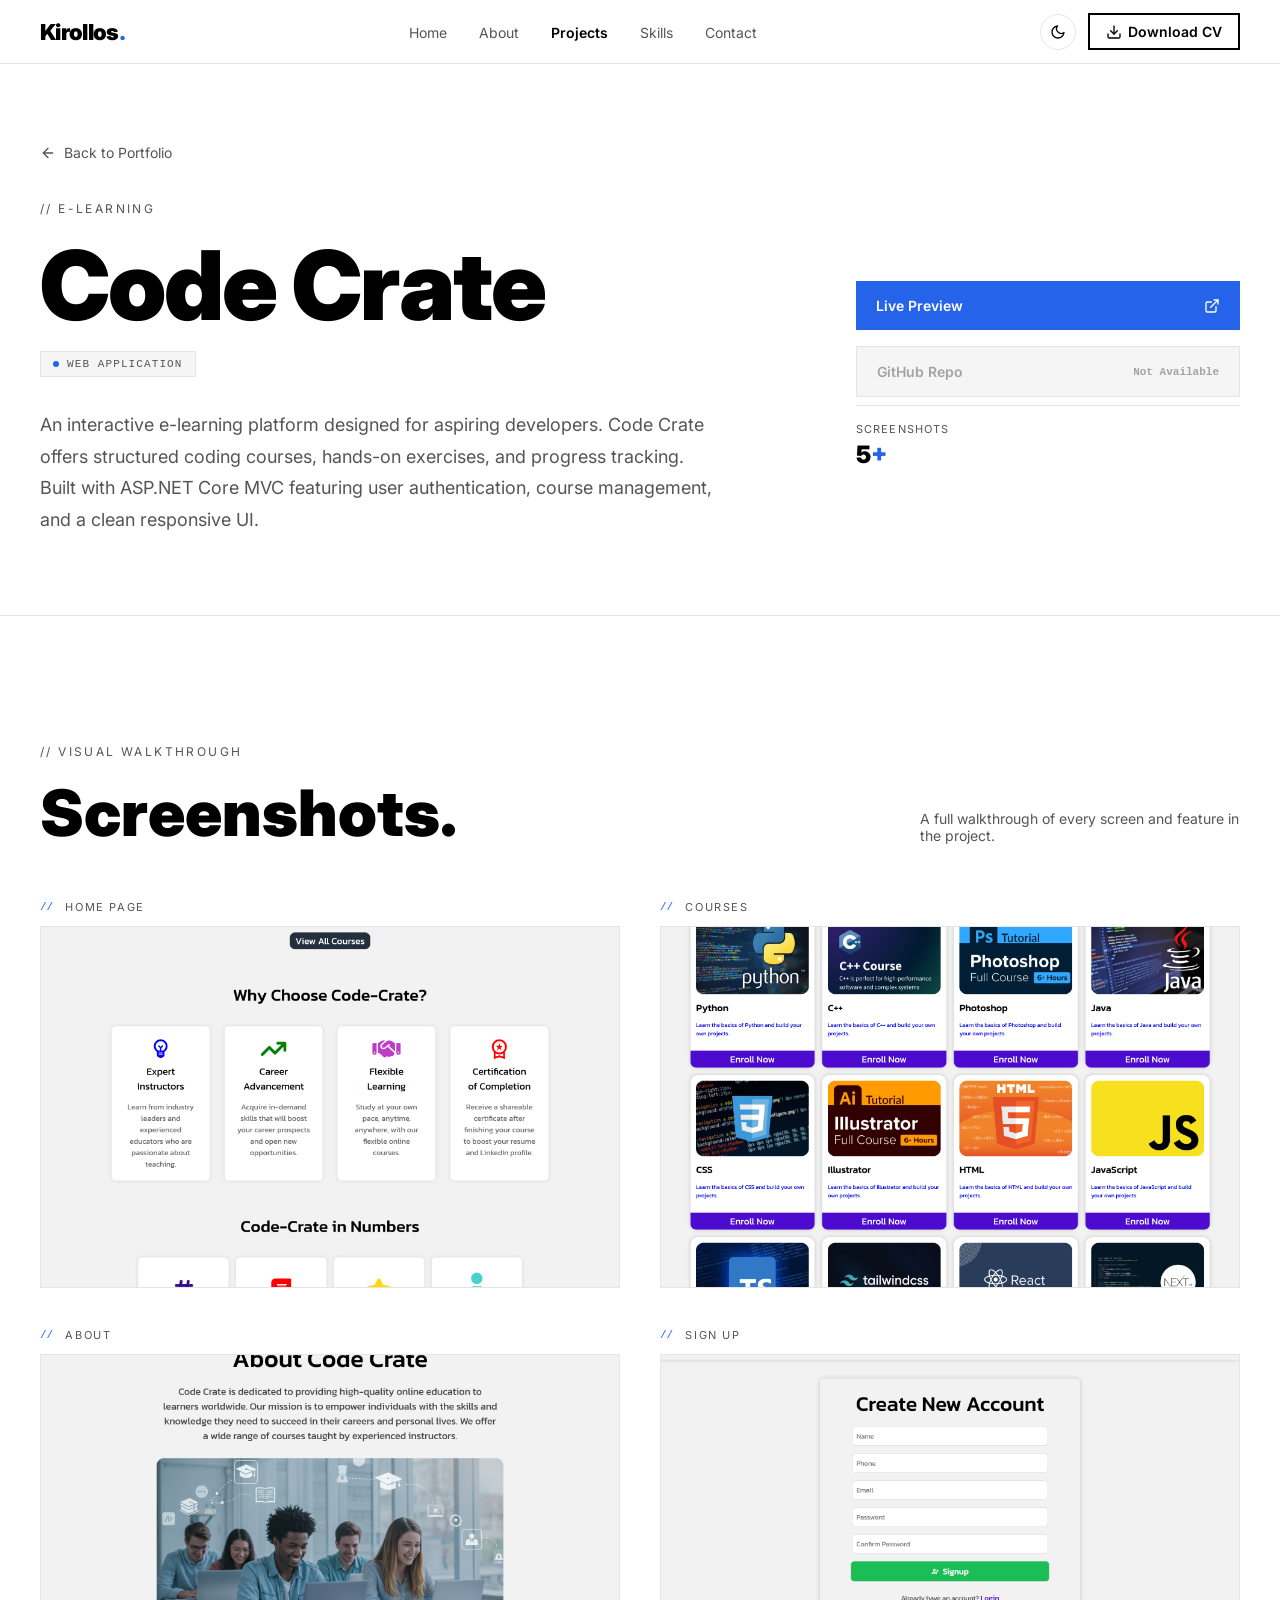
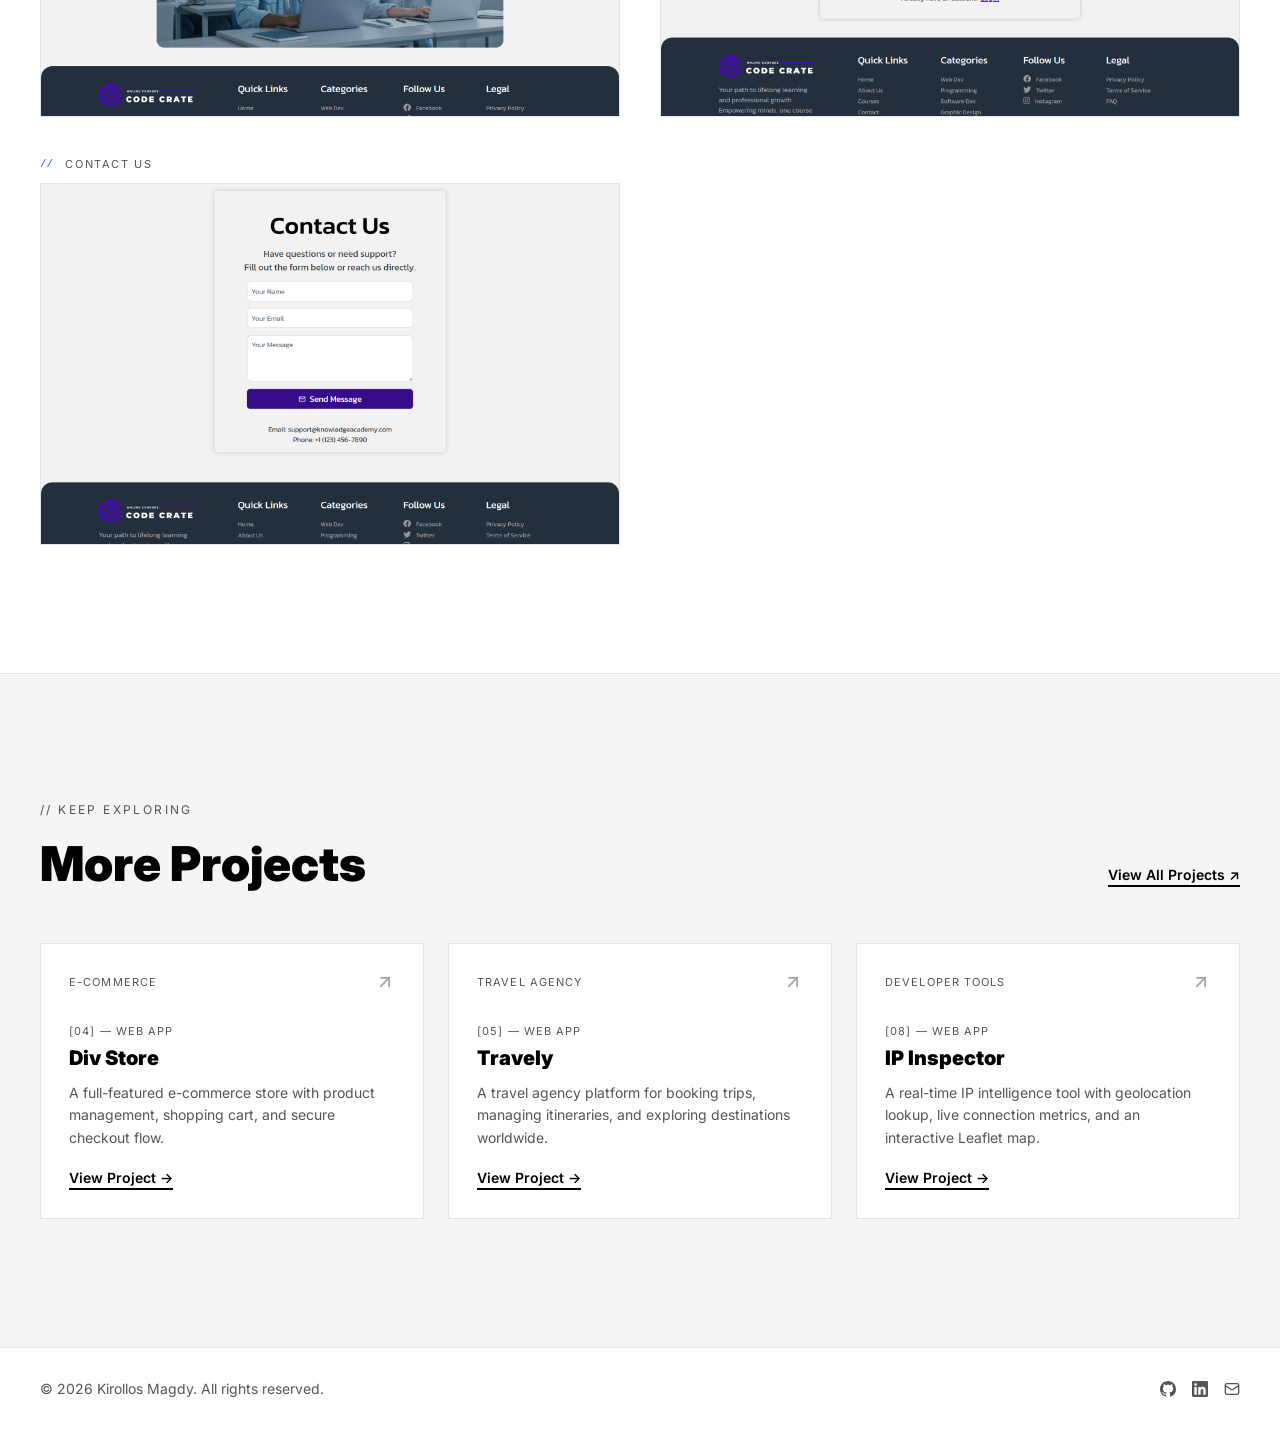
==== commit 50d45561: "New Project" ====
--- a/code-crate.html
+++ b/code-crate.html
@@ -166,14 +166,14 @@
             <p class="mc-desc">A travel agency platform for booking trips, managing itineraries, and exploring destinations worldwide.</p>
             <span class="mc-link">View Project →</span>
           </a>
-          <a href="gold-silver-system.html" class="more-card">
+          <a href="ip-inspector.html" class="more-card">
             <div class="mc-top">
-              <span class="mc-type">ERP</span>
+              <span class="mc-type">Developer Tools</span>
               <svg class="mc-arrow" xmlns="http://www.w3.org/2000/svg" viewBox="0 0 24 24" fill="none" stroke="currentColor" stroke-width="2" stroke-linecap="round" stroke-linejoin="round"><line x1="7" y1="17" x2="17" y2="7"/><polyline points="7 7 17 7 17 17"/></svg>
             </div>
-            <div class="mc-cat">[07] &mdash; Desktop App</div>
-            <h3 class="mc-name">Gold &amp; Silver System</h3>
-            <p class="mc-desc">An ERP system for gold and silver inventory management, sales tracking, and reporting.</p>
+            <div class="mc-cat">[08] &mdash; Web App</div>
+            <h3 class="mc-name">IP Inspector</h3>
+            <p class="mc-desc">A real-time IP intelligence tool with geolocation lookup, live connection metrics, and an interactive Leaflet map.</p>
             <span class="mc-link">View Project →</span>
           </a>
         </div>
--- a/Css/style.css
+++ b/Css/style.css
@@ -92,7 +92,11 @@
 .hero-right{position:relative;max-width:320px;justify-self:center}
 @media(min-width:1024px){.hero-right{max-width:none;justify-self:auto}}
 .photo-container{aspect-ratio:4/5;overflow:hidden;background:var(--section-bg);transition:background-color 0.3s;position:relative}
-.photo-container.loading::after{content:'';position:absolute;inset:0;background:linear-gradient(90deg,transparent 0%,rgba(255,255,255,0.07) 50%,transparent 100%);background-size:200% 100%;animation:ss-shimmer 1.5s ease-in-out infinite;z-index:1;pointer-events:none}
+.photo-container.loading{background:var(--section-bg)}
+.photo-container.loading::before{content:'';position:absolute;inset:0;z-index:1;pointer-events:none;background:url("data:image/svg+xml,%3Csvg xmlns='http://www.w3.org/2000/svg' viewBox='0 0 24 24' fill='none' stroke='%23A3A3A3' stroke-width='1.5' stroke-linecap='round' stroke-linejoin='round'%3E%3Cpath d='M20 21v-2a4 4 0 0 0-4-4H8a4 4 0 0 0-4 4v2'/%3E%3Ccircle cx='12' cy='7' r='4'/%3E%3C/svg%3E") center/40px no-repeat;opacity:0.5}
+.dark .photo-container.loading::before{background-image:url("data:image/svg+xml,%3Csvg xmlns='http://www.w3.org/2000/svg' viewBox='0 0 24 24' fill='none' stroke='%23404040' stroke-width='1.5' stroke-linecap='round' stroke-linejoin='round'%3E%3Cpath d='M20 21v-2a4 4 0 0 0-4-4H8a4 4 0 0 0-4 4v2'/%3E%3Ccircle cx='12' cy='7' r='4'/%3E%3C/svg%3E")}
+.photo-container.loading::after{content:'';position:absolute;inset:0;z-index:2;pointer-events:none;background:linear-gradient(90deg,transparent 0%,rgba(0,0,0,0.05) 50%,transparent 100%);background-size:200% 100%;animation:ss-shimmer 1.5s ease-in-out infinite}
+.dark .photo-container.loading::after{background:linear-gradient(90deg,transparent 0%,rgba(255,255,255,0.08) 50%,transparent 100%)}
 .photo-container.loading img{opacity:0}
 .photo-container img{width:100%;height:100%;object-fit:cover}
 .badge{position:absolute;bottom:16px;left:16px;background:var(--bg);padding:6px 12px;font-size:11px;
@@ -294,7 +298,11 @@
 .ss-item .ss-img-wrap .zoom-icon{position:absolute;inset:0;display:flex;align-items:center;justify-content:center;opacity:0;transition:opacity 0.3s;background:rgba(0,0,0,0.3);color:#fff}
 .ss-item .ss-img-wrap:hover .zoom-icon{opacity:1}
 .ss-item .ss-img-wrap .zoom-icon svg{width:32px;height:32px;display:block}
-.ss-item .ss-img-wrap.loading::after{content:'';position:absolute;inset:0;background:linear-gradient(90deg,transparent 0%,rgba(255,255,255,0.07) 50%,transparent 100%);background-size:200% 100%;animation:ss-shimmer 1.5s ease-in-out infinite;z-index:1;pointer-events:none}
+.ss-item .ss-img-wrap.loading{background:var(--section-bg)}
+.ss-item .ss-img-wrap.loading::before{content:'';position:absolute;inset:0;z-index:1;pointer-events:none;background:url("data:image/svg+xml,%3Csvg xmlns='http://www.w3.org/2000/svg' viewBox='0 0 24 24' fill='none' stroke='%23A3A3A3' stroke-width='1.5' stroke-linecap='round' stroke-linejoin='round'%3E%3Crect x='3' y='3' width='18' height='18' rx='2' ry='2'/%3E%3Ccircle cx='8.5' cy='8.5' r='1.5'/%3E%3Cpolyline points='21 15 16 10 5 21'/%3E%3C/svg%3E") center/36px no-repeat;opacity:0.5}
+.dark .ss-item .ss-img-wrap.loading::before{background-image:url("data:image/svg+xml,%3Csvg xmlns='http://www.w3.org/2000/svg' viewBox='0 0 24 24' fill='none' stroke='%23404040' stroke-width='1.5' stroke-linecap='round' stroke-linejoin='round'%3E%3Crect x='3' y='3' width='18' height='18' rx='2' ry='2'/%3E%3Ccircle cx='8.5' cy='8.5' r='1.5'/%3E%3Cpolyline points='21 15 16 10 5 21'/%3E%3C/svg%3E")}
+.ss-item .ss-img-wrap.loading::after{content:'';position:absolute;inset:0;z-index:2;pointer-events:none;background:linear-gradient(90deg,transparent 0%,rgba(0,0,0,0.05) 50%,transparent 100%);background-size:200% 100%;animation:ss-shimmer 1.5s ease-in-out infinite}
+.dark .ss-item .ss-img-wrap.loading::after{background:linear-gradient(90deg,transparent 0%,rgba(255,255,255,0.08) 50%,transparent 100%)}
 @keyframes ss-shimmer{0%{background-position:200% 0}100%{background-position:-200% 0}}
 .ss-item .ss-img-wrap.loading img{opacity:0}
 .ss-placeholder{aspect-ratio:16/9;background:var(--section-bg);border:1px solid var(--border);display:flex;flex-direction:column;align-items:center;justify-content:center;gap:12px}
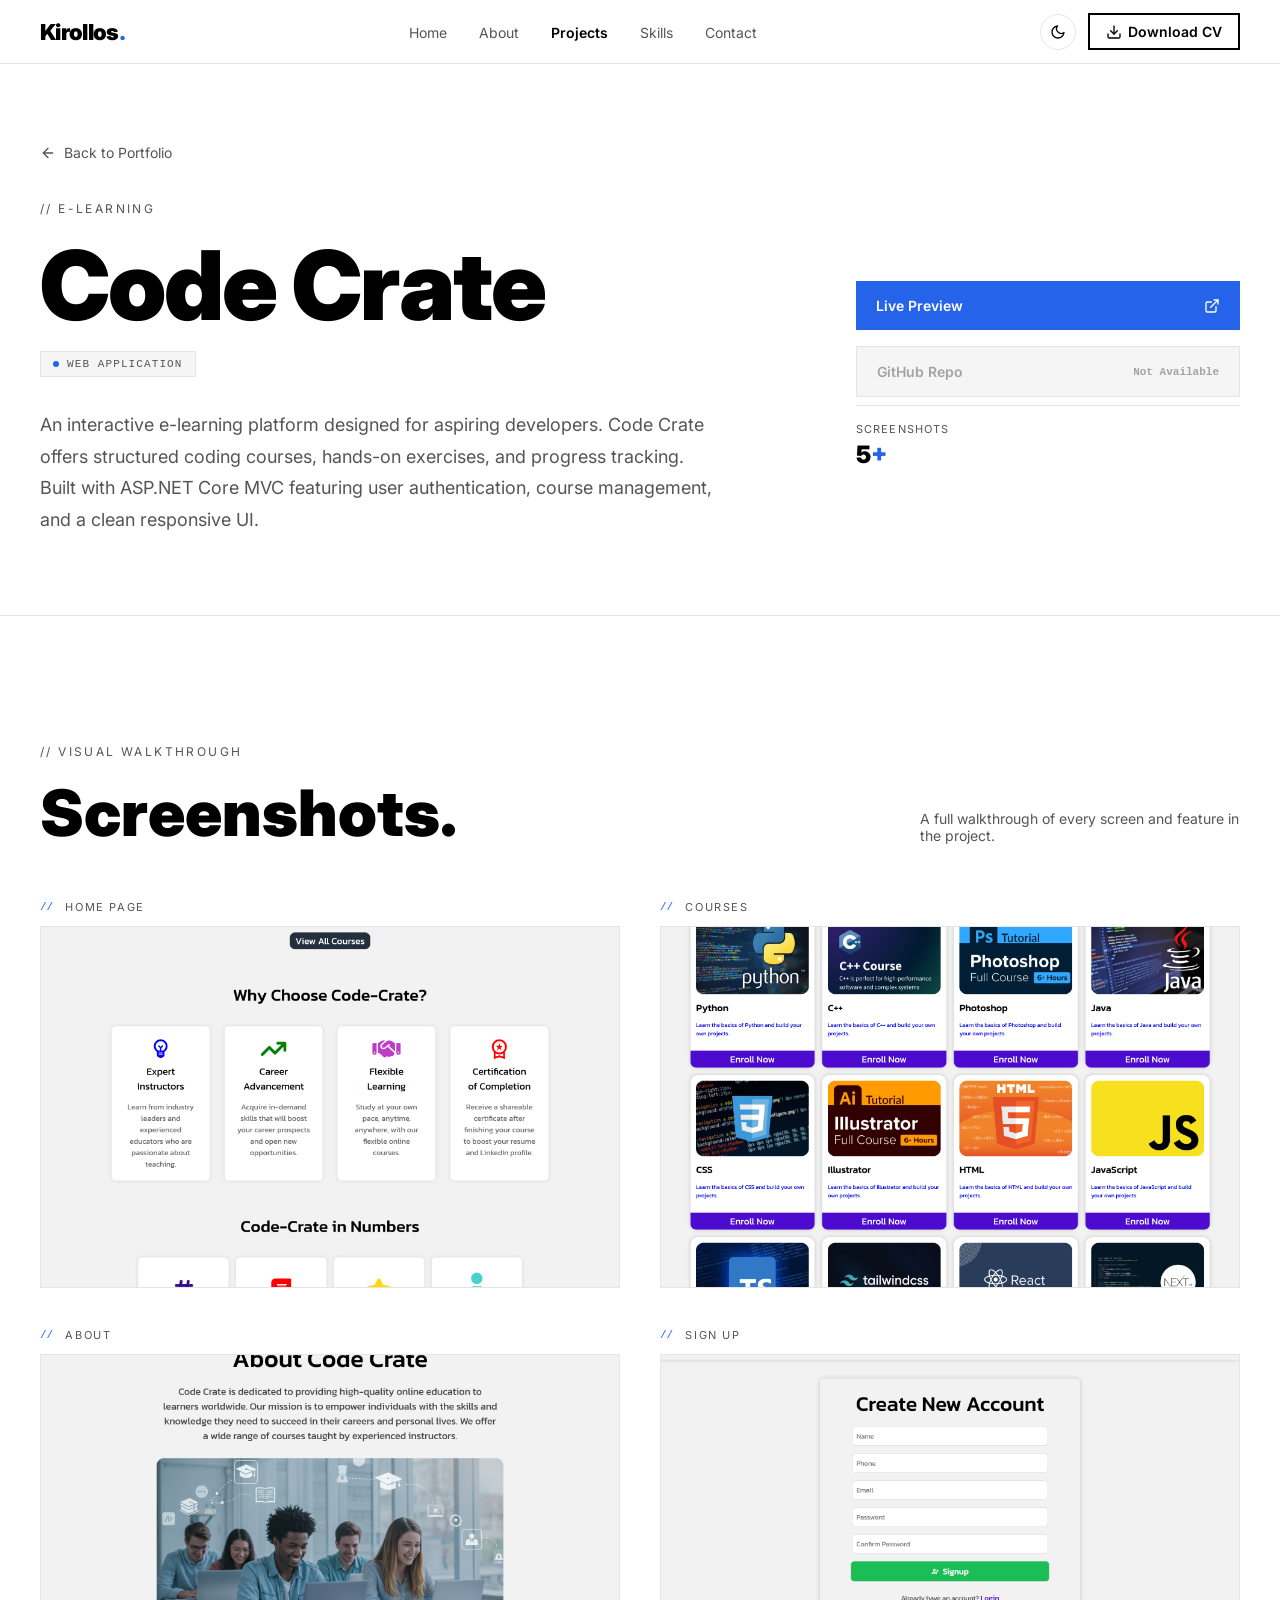
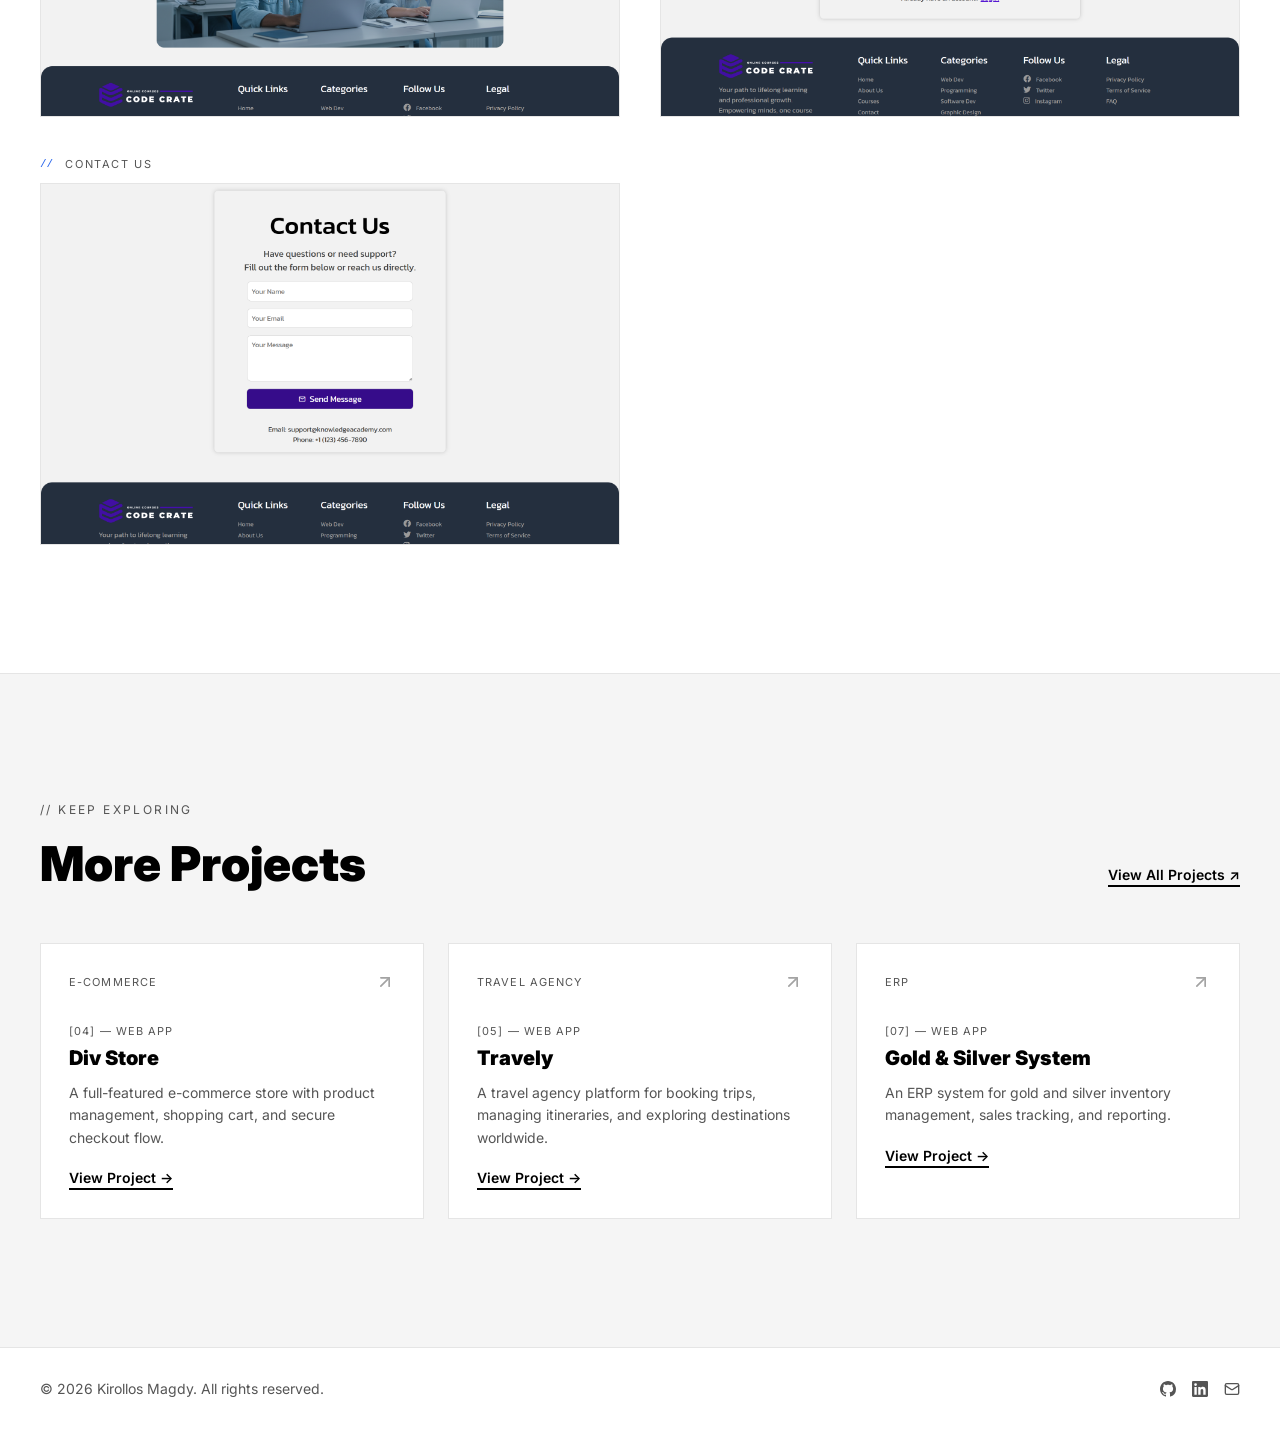
==== commit 911d7003: "." ====
--- a/code-crate.html
+++ b/code-crate.html
@@ -166,14 +166,14 @@
             <p class="mc-desc">A travel agency platform for booking trips, managing itineraries, and exploring destinations worldwide.</p>
             <span class="mc-link">View Project →</span>
           </a>
-          <a href="ip-inspector.html" class="more-card">
+          <a href="gold-silver-system.html" class="more-card">
             <div class="mc-top">
-              <span class="mc-type">Developer Tools</span>
+              <span class="mc-type">ERP</span>
               <svg class="mc-arrow" xmlns="http://www.w3.org/2000/svg" viewBox="0 0 24 24" fill="none" stroke="currentColor" stroke-width="2" stroke-linecap="round" stroke-linejoin="round"><line x1="7" y1="17" x2="17" y2="7"/><polyline points="7 7 17 7 17 17"/></svg>
             </div>
-            <div class="mc-cat">[08] &mdash; Web App</div>
-            <h3 class="mc-name">IP Inspector</h3>
-            <p class="mc-desc">A real-time IP intelligence tool with geolocation lookup, live connection metrics, and an interactive Leaflet map.</p>
+            <div class="mc-cat">[07] &mdash; Web App</div>
+            <h3 class="mc-name">Gold &amp; Silver System</h3>
+            <p class="mc-desc">An ERP system for gold and silver inventory management, sales tracking, and reporting.</p>
             <span class="mc-link">View Project →</span>
           </a>
         </div>
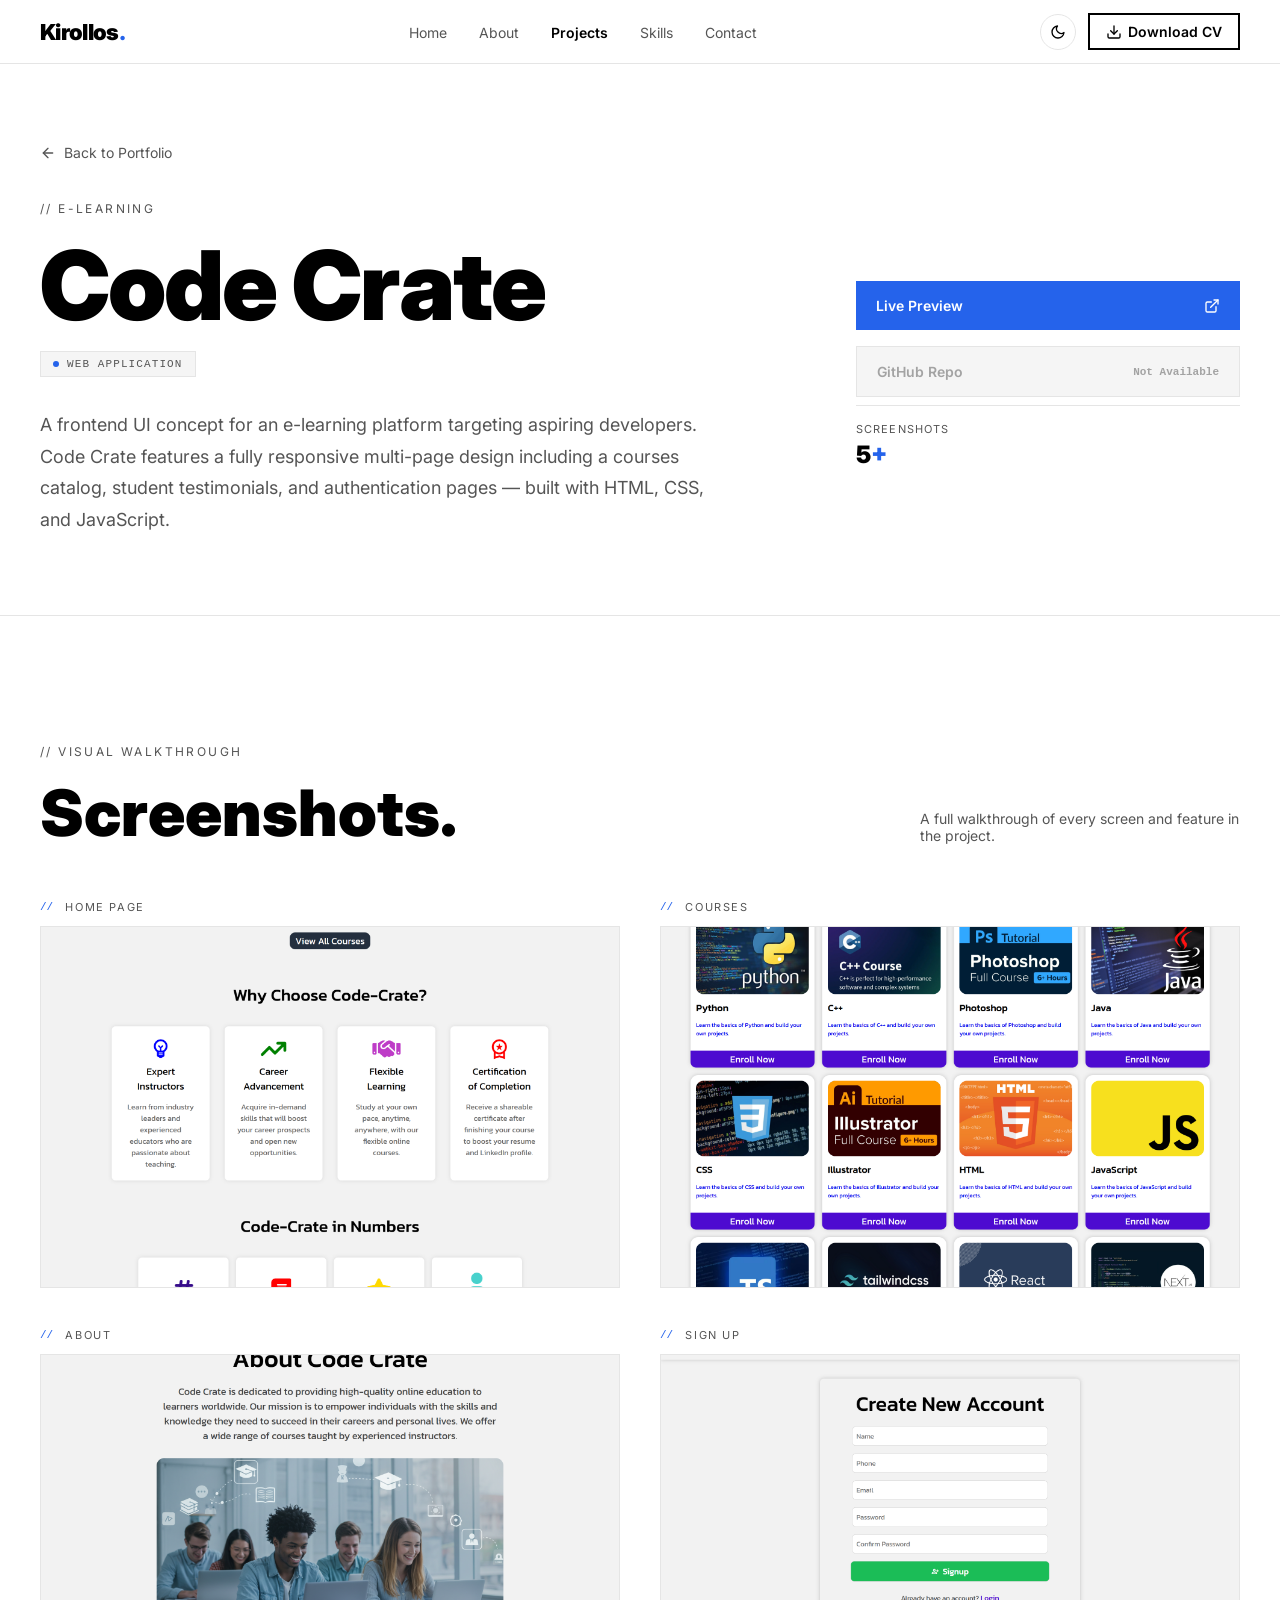
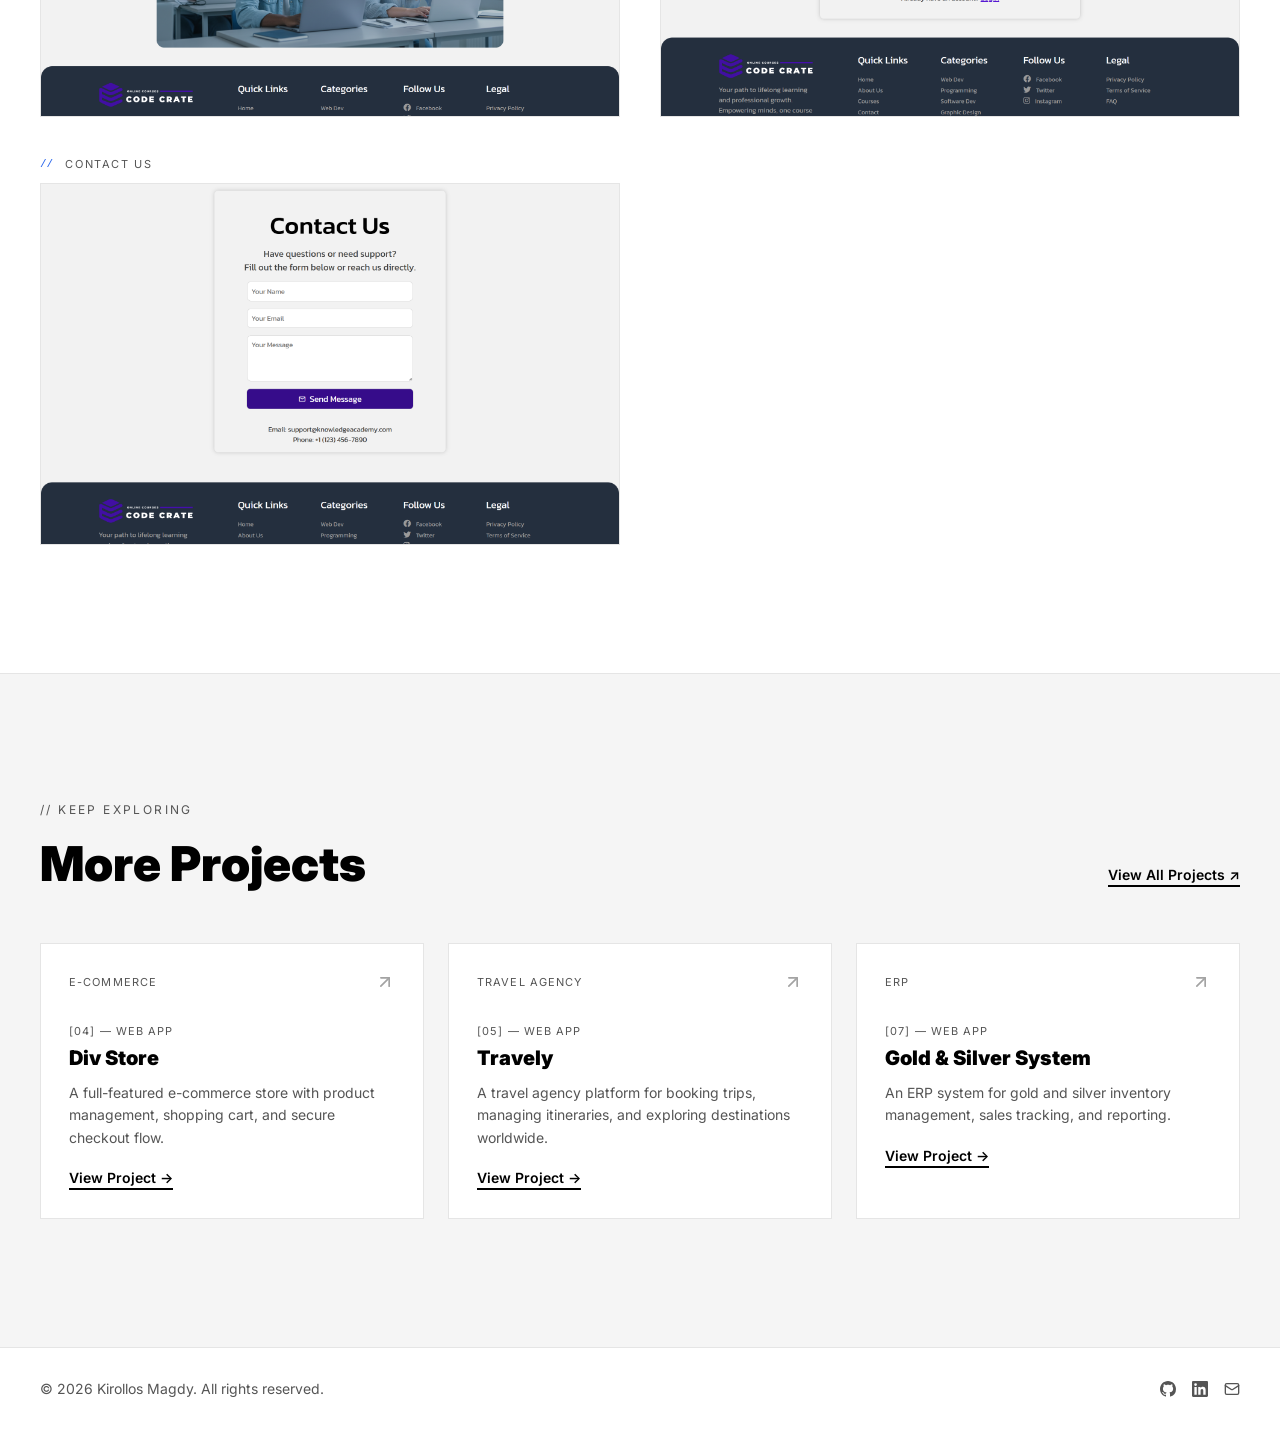
==== commit f272106b: "Improvment" ====
--- a/code-crate.html
+++ b/code-crate.html
@@ -77,7 +77,10 @@
               <span class="type-text">Web Application</span>
             </div>
             <p class="project-desc-text">
-              An interactive e-learning platform designed for aspiring developers. Code Crate offers structured coding courses, hands-on exercises, and progress tracking. Built with ASP.NET Core MVC featuring user authentication, course management, and a clean responsive UI.
+                A frontend UI concept for an e-learning platform targeting aspiring developers. 
+                Code Crate features a fully responsive multi-page design including a courses 
+                catalog, student testimonials, and authentication pages — built with HTML, CSS, 
+                and JavaScript.
             </p>
           </div>
           <div class="project-detail-right">
--- a/Css/style.css
+++ b/Css/style.css
@@ -102,7 +102,7 @@
 .badge{position:absolute;bottom:16px;left:16px;background:var(--bg);padding:6px 12px;font-size:11px;
 font-family:monospace;text-transform:uppercase;letter-spacing:0.1em;color:var(--text);
 transition:color 0.3s,background-color 0.3s;display:flex;align-items:center;gap:6px}
-.badge .dot{width:8px;height:8px;border-radius:50%;background:#2563EB;display:inline-block}
+.badge .dot{width:8px;height:8px;border-radius:50%;background:#2563EB;display:inline-block;box-shadow:0 0 0 0 rgba(37,99,235,.4);animation:ping 2s infinite}
 @media(min-width:768px){.hero-left h1{font-size:80px}.hero-left p{font-size:18px}}
 @media(min-width:1024px){.hero-left h1{font-size:120px}}
 
